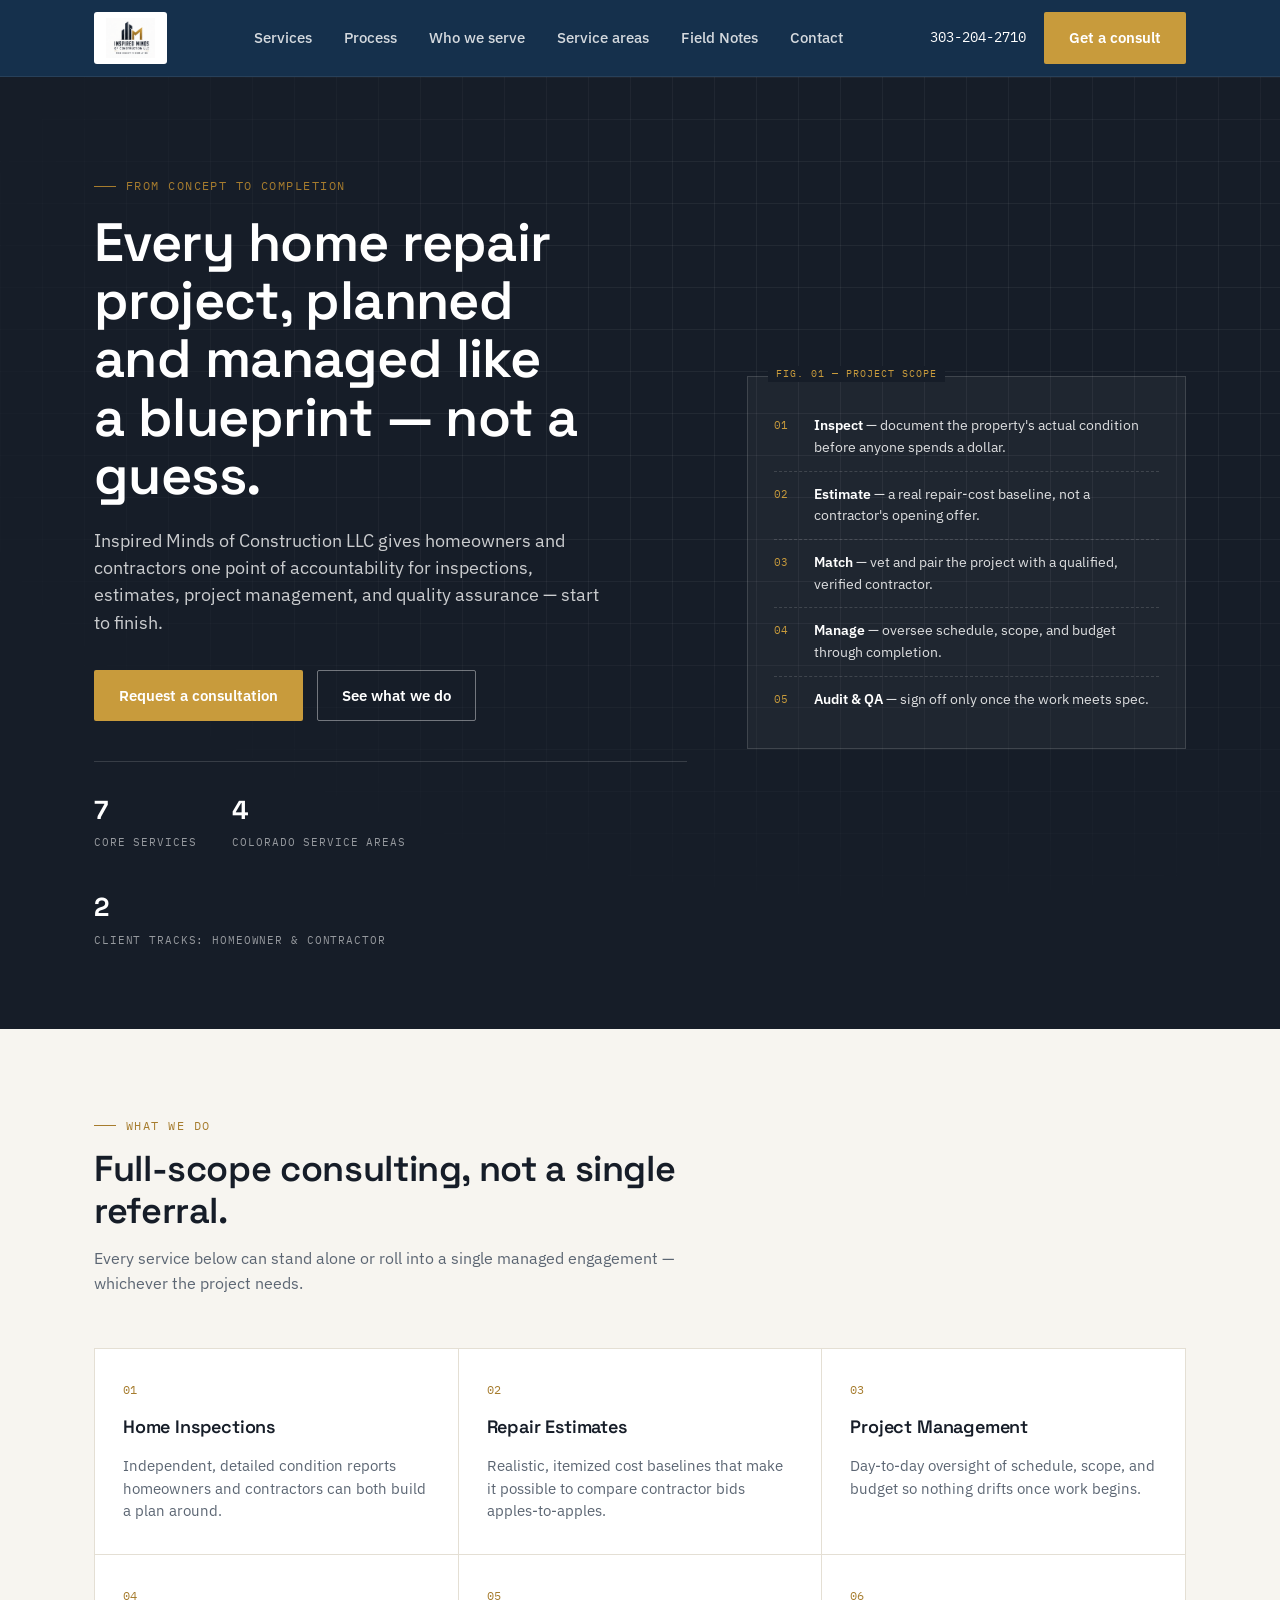
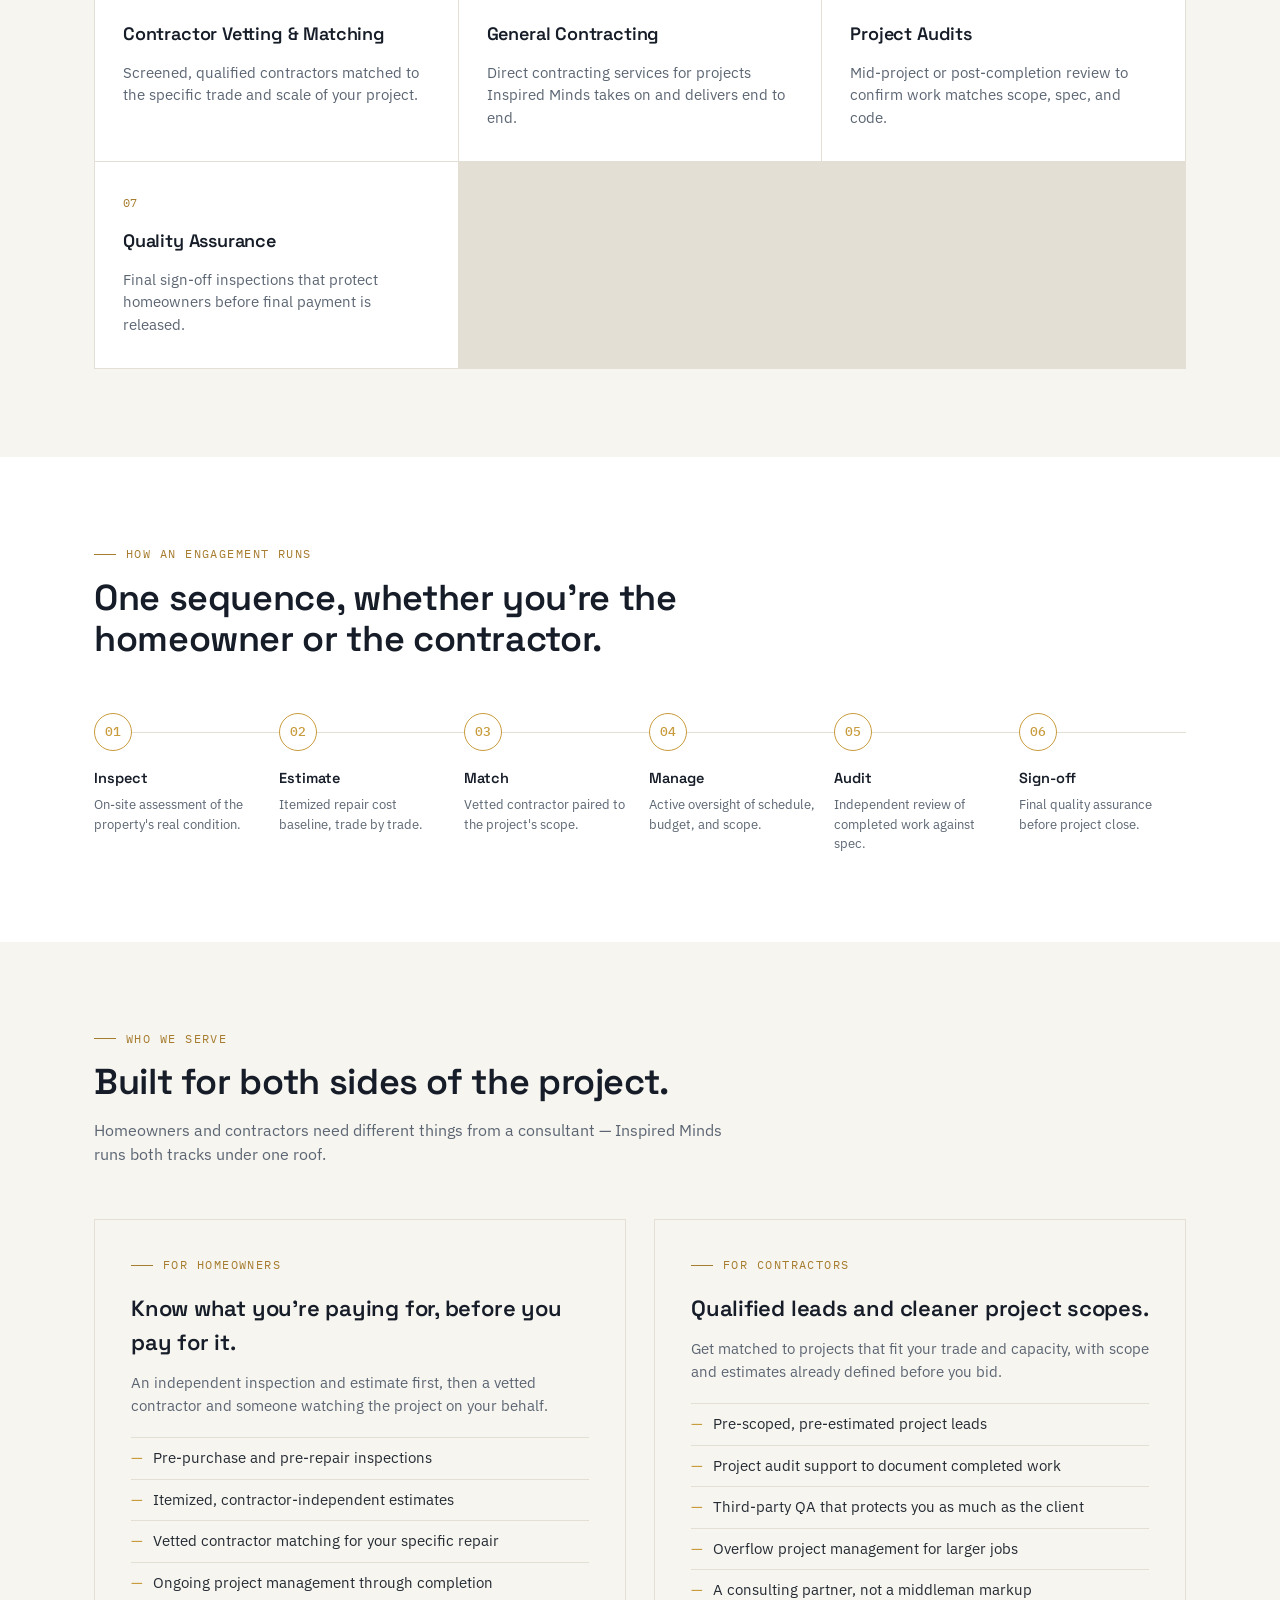
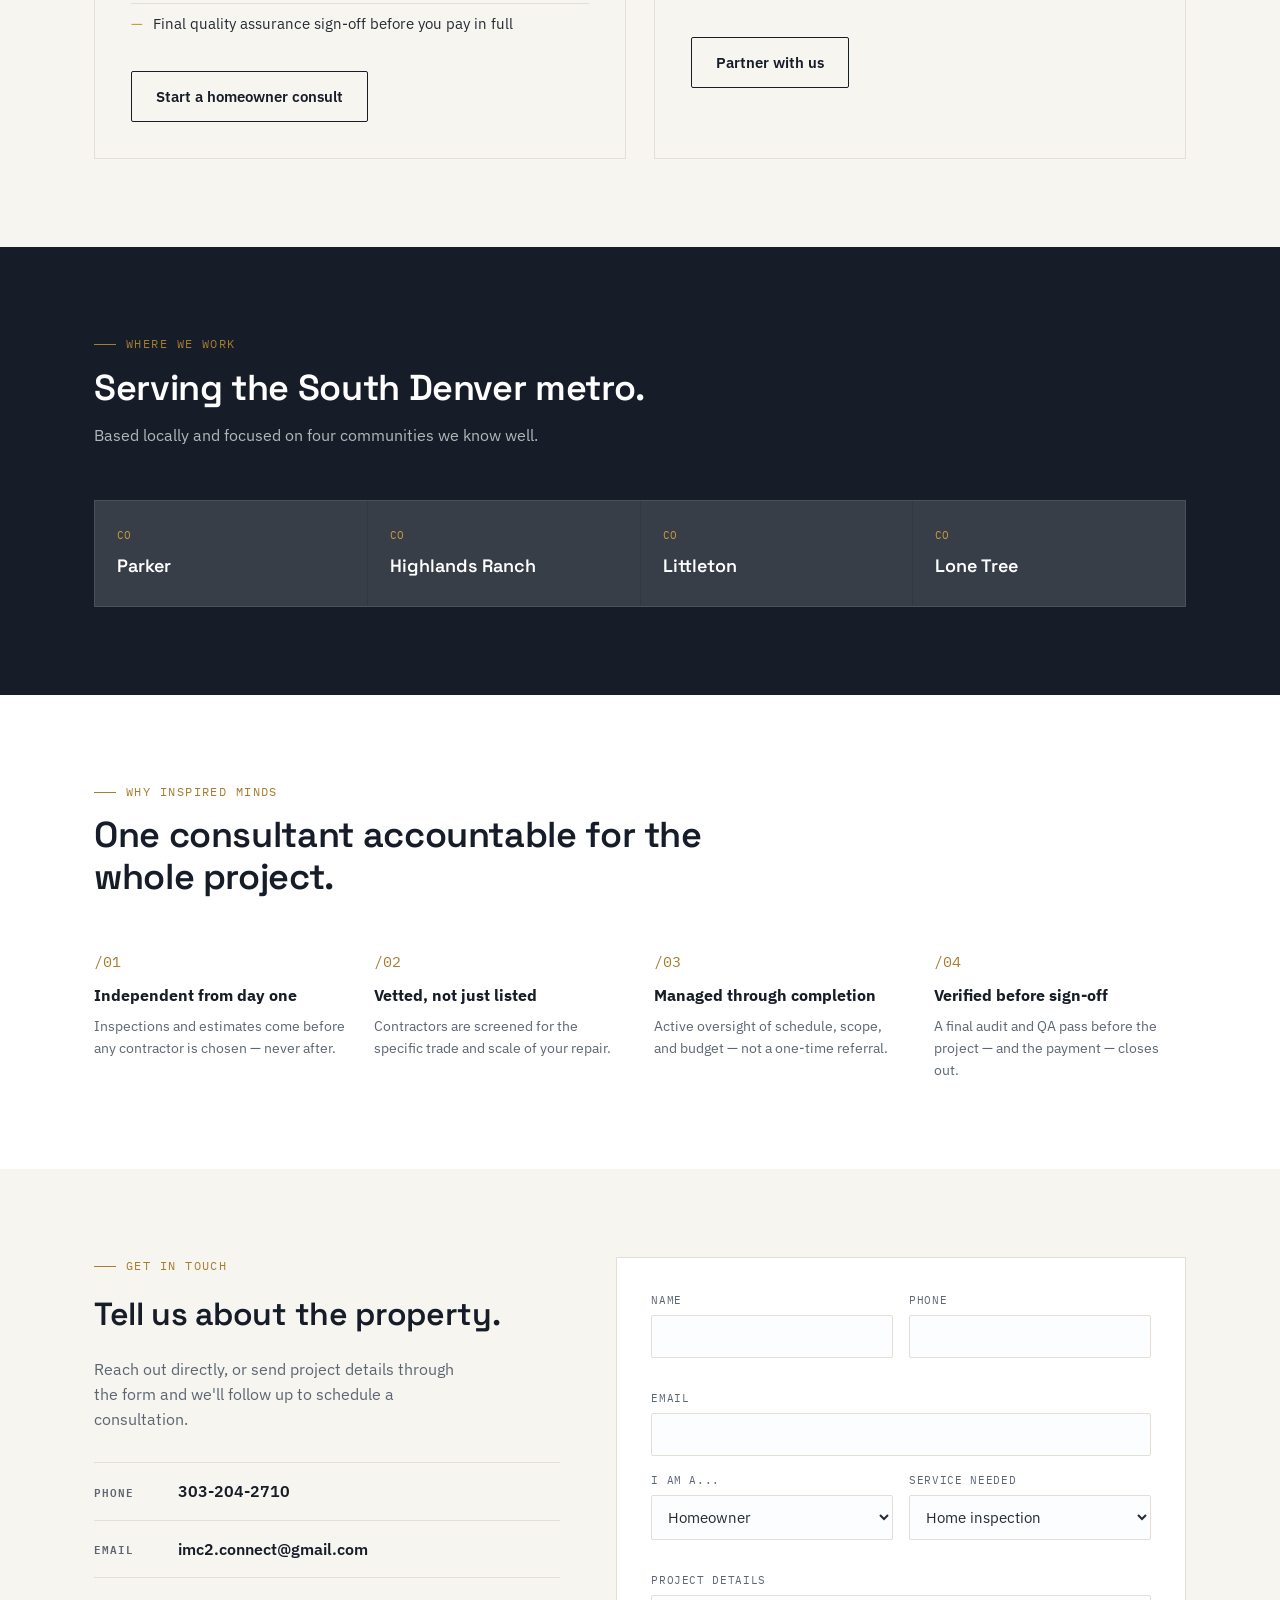
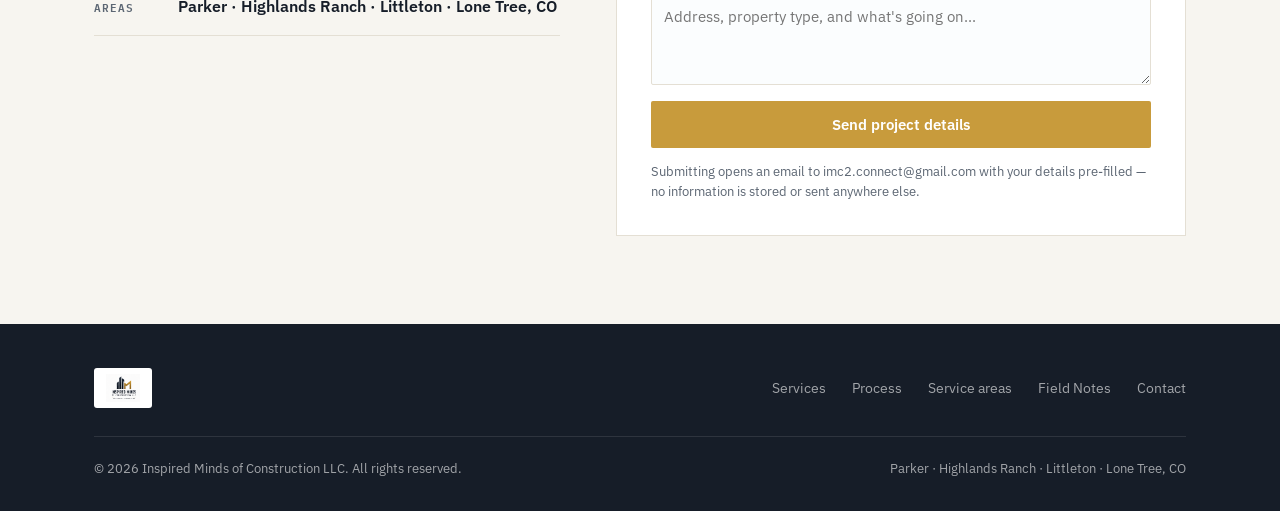
==== index.html @ 9b650dc7 "Initial commit: inspiredmindsconstruction.co site + Field Notes blog" ====
<!DOCTYPE html>
<html lang="en">
<head>
<meta charset="UTF-8">
<meta name="viewport" content="width=device-width, initial-scale=1.0">
<title>Inspired Minds of Construction LLC | Residential Repair Consulting — Parker, Highlands Ranch, Littleton, Lone Tree CO</title>
<meta name="description" content="Turnkey residential home repair consulting for homeowners and contractors. Inspections, estimates, project management, contractor matching, and quality assurance across Parker, Highlands Ranch, Littleton, and Lone Tree, CO.">
<link rel="icon" type="image/png" href="logo.png">
<link rel="apple-touch-icon" href="logo.png">
<link rel="canonical" href="https://inspiredmindsconstruction.co/">

<!-- Open Graph / social sharing -->
<meta property="og:type" content="website">
<meta property="og:url" content="https://inspiredmindsconstruction.co/">
<meta property="og:title" content="Inspired Minds of Construction LLC | Residential Repair Consulting">
<meta property="og:description" content="Turnkey home repair consulting for homeowners and contractors — inspections, estimates, project management, contractor matching, audits, and QA in Parker, Highlands Ranch, Littleton, and Lone Tree, CO.">
<meta property="og:image" content="https://inspiredmindsconstruction.co/logo.png">
<meta name="twitter:card" content="summary">
<meta name="twitter:title" content="Inspired Minds of Construction LLC">
<meta name="twitter:description" content="From concept to completion — residential repair consulting for homeowners and contractors.">
<meta name="twitter:image" content="https://inspiredmindsconstruction.co/logo.png">

<!-- Local business structured data -->
<script type="application/ld+json">
{
  "@context": "https://schema.org",
  "@type": "GeneralContractor",
  "name": "Inspired Minds of Construction LLC",
  "slogan": "From Concept to Completion",
  "url": "https://inspiredmindsconstruction.co/",
  "telephone": "+1-303-204-2710",
  "email": "imc2.connect@gmail.com",
  "image": "https://inspiredmindsconstruction.co/logo.png",
  "areaServed": [
    {"@type": "City", "name": "Parker, CO"},
    {"@type": "City", "name": "Highlands Ranch, CO"},
    {"@type": "City", "name": "Littleton, CO"},
    {"@type": "City", "name": "Lone Tree, CO"}
  ],
  "makesOffer": [
    {"@type": "Offer", "itemOffered": {"@type": "Service", "name": "Home Inspections"}},
    {"@type": "Offer", "itemOffered": {"@type": "Service", "name": "Repair Estimates"}},
    {"@type": "Offer", "itemOffered": {"@type": "Service", "name": "Project Management"}},
    {"@type": "Offer", "itemOffered": {"@type": "Service", "name": "Contractor Vetting & Matching"}},
    {"@type": "Offer", "itemOffered": {"@type": "Service", "name": "General Contracting"}},
    {"@type": "Offer", "itemOffered": {"@type": "Service", "name": "Project Audits"}},
    {"@type": "Offer", "itemOffered": {"@type": "Service", "name": "Quality Assurance"}}
  ]
}
</script>

<link rel="preconnect" href="https://fonts.googleapis.com">
<link href="https://fonts.googleapis.com/css2?family=Space+Grotesk:wght@400;500;600;700&family=IBM+Plex+Sans:wght@400;500;600&family=IBM+Plex+Mono:wght@400;500&display=swap" rel="stylesheet">
<style>
  :root{
    --navy:#161D28;
    --blue:#C89B3C;
    --pale:#F7F5F0;
    --white:#FFFFFF;
    --charcoal:#242B33;
    --slate:#5C6673;
    --copper:#C89B3C;
    --copper-dark:#A67C2E;
    --line:#E4DFD4;
    --radius:2px;
    --display: 'Space Grotesk', sans-serif;
    --body: 'IBM Plex Sans', sans-serif;
    --mono: 'IBM Plex Mono', monospace;
  }
  *{box-sizing:border-box; margin:0; padding:0;}
  html{scroll-behavior:smooth;}
  body{
    font-family:var(--body);
    color:var(--charcoal);
    background:var(--white);
    line-height:1.55;
    -webkit-font-smoothing:antialiased;
  }
  a{color:inherit; text-decoration:none;}
  img,svg{display:block; max-width:100%;}
  .wrap{max-width:1140px; margin:0 auto; padding:0 24px;}
  h1,h2,h3{font-family:var(--display); font-weight:600; letter-spacing:-0.01em; color:var(--navy);}
  .eyebrow{
    font-family:var(--mono);
    font-size:12px;
    letter-spacing:0.12em;
    text-transform:uppercase;
    color:var(--copper-dark);
    display:flex;
    align-items:center;
    gap:10px;
  }
  .eyebrow::before{
    content:"";
    width:22px; height:1px; background:var(--copper-dark);
    display:inline-block;
  }
  .btn{
    display:inline-flex; align-items:center; gap:8px;
    font-family:var(--body); font-weight:600; font-size:15px;
    padding:13px 24px; border-radius:var(--radius);
    border:1.5px solid transparent; cursor:pointer;
    transition:transform .15s ease, background .15s ease, border-color .15s ease;
  }
  .btn:hover{transform:translateY(-1px);}
  .btn-primary{background:var(--copper); color:var(--white);}
  .btn-primary:hover{background:var(--copper-dark);}
  .btn-outline{border-color:rgba(255,255,255,0.4); color:var(--white);}
  .btn-outline:hover{border-color:#fff; background:rgba(255,255,255,0.08);}
  .btn-outline-navy{border-color:var(--navy); color:var(--navy);}
  .btn-outline-navy:hover{background:var(--navy); color:#fff;}

  /* Header */
  header{
    position:sticky; top:0; z-index:50;
    background:rgba(14,42,71,0.97);
    backdrop-filter:blur(6px);
    border-bottom:1px solid rgba(255,255,255,0.08);
  }
  .nav{display:flex; align-items:center; justify-content:space-between; height:76px;}
  .brand{display:flex; align-items:center; gap:12px; color:#fff;}
  .brand-logo{
    height:52px; width:auto; background:#fff; padding:6px 12px;
    border-radius:3px; flex-shrink:0;
  }
  .brand-name{font-family:var(--display); font-weight:600; font-size:17px; line-height:1.2;}
  .brand-name span{display:block; font-family:var(--mono); font-weight:400; font-size:10px; letter-spacing:0.1em; color:rgba(255,255,255,0.55); text-transform:uppercase; margin-top:2px;}
  nav.links{display:flex; gap:32px; align-items:center;}
  nav.links a{color:rgba(255,255,255,0.82); font-size:14.5px; font-weight:500;}
  nav.links a:hover{color:#fff;}
  .nav-cta{display:flex; align-items:center; gap:18px;}
  .nav-phone{color:#fff; font-family:var(--mono); font-size:14px;}
  .menu-toggle{display:none; background:none; border:none; color:#fff; font-size:26px; cursor:pointer;}

  /* Hero */
  .hero{
    position:relative; overflow:hidden;
    background:var(--navy);
    color:#fff;
    padding:100px 0 80px;
  }
  .blueprint-grid{
    position:absolute; inset:0;
    background-image:
      linear-gradient(rgba(255,255,255,0.055) 1px, transparent 1px),
      linear-gradient(90deg, rgba(255,255,255,0.055) 1px, transparent 1px);
    background-size:42px 42px;
    mask-image:radial-gradient(ellipse 80% 60% at 70% 30%, black 40%, transparent 100%);
  }
  .hero-inner{position:relative; z-index:2; display:grid; grid-template-columns:1.15fr 0.85fr; gap:60px; align-items:center;}
  .hero h1{color:#fff; font-size:clamp(34px,4.4vw,54px); line-height:1.08; margin:18px 0 22px; max-width:14ch;}
  .hero p.lead{color:rgba(255,255,255,0.78); font-size:17.5px; max-width:46ch; margin-bottom:34px;}
  .hero-ctas{display:flex; gap:14px; flex-wrap:wrap; margin-bottom:40px;}
  .hero-stats{display:flex; gap:36px; padding-top:28px; border-top:1px solid rgba(255,255,255,0.14); flex-wrap:wrap;}
  .stat-num{font-family:var(--display); font-size:26px; font-weight:700; color:#fff;}
  .stat-label{font-family:var(--mono); font-size:11px; text-transform:uppercase; letter-spacing:0.08em; color:rgba(255,255,255,0.55); margin-top:4px;}

  /* Hero scope diagram */
  .scope-card{
    background:rgba(255,255,255,0.04);
    border:1px solid rgba(255,255,255,0.14);
    padding:26px;
    position:relative;
  }
  .scope-card::before{
    content:"FIG. 01 — PROJECT SCOPE";
    position:absolute; top:-11px; left:20px; background:var(--navy);
    padding:0 8px; font-family:var(--mono); font-size:10px; letter-spacing:0.1em; color:var(--copper);
  }
  .scope-row{display:flex; align-items:flex-start; gap:14px; padding:12px 0; border-bottom:1px dashed rgba(255,255,255,0.14);}
  .scope-row:last-child{border-bottom:none;}
  .scope-tick{font-family:var(--mono); font-size:11px; color:var(--copper); padding-top:2px; width:26px; flex-shrink:0;}
  .scope-text{font-size:14px; color:rgba(255,255,255,0.85);}
  .scope-text b{color:#fff; font-weight:600;}

  section{padding:88px 0;}
  .section-head{max-width:640px; margin-bottom:52px;}
  .section-head h2{font-size:clamp(26px,3vw,36px); margin-top:14px; line-height:1.15;}
  .section-head p{color:var(--slate); font-size:16px; margin-top:14px;}

  /* Services */
  .services{background:var(--pale);}
  .service-grid{display:grid; grid-template-columns:repeat(3,1fr); gap:1px; background:var(--line); border:1px solid var(--line);}
  .service-card{background:#fff; padding:32px 28px; display:flex; flex-direction:column; gap:14px;}
  .service-idx{font-family:var(--mono); font-size:12px; color:var(--copper-dark);}
  .service-card h3{font-size:18px; color:var(--navy);}
  .service-card p{font-size:14.5px; color:var(--slate);}

  /* Process */
  .process-track{position:relative; margin-top:20px;}
  .process-line{position:absolute; top:19px; left:0; right:0; height:1px; background:var(--line); z-index:0;}
  .process-steps{display:grid; grid-template-columns:repeat(6,1fr); gap:18px; position:relative; z-index:1;}
  .step-dot{
    width:38px; height:38px; border-radius:50%; background:#fff; border:1.5px solid var(--blue);
    display:flex; align-items:center; justify-content:center; font-family:var(--mono); font-size:13px; color:var(--blue); font-weight:500;
    margin-bottom:16px;
  }
  .step h4{font-size:14.5px; color:var(--navy); margin-bottom:6px; font-family:var(--display); font-weight:600;}
  .step p{font-size:13px; color:var(--slate); line-height:1.5;}

  /* Audiences */
  .audience-grid{display:grid; grid-template-columns:1fr 1fr; gap:28px;}
  .audience-card{
    border:1px solid var(--line); padding:36px; position:relative;
    transition:border-color .15s ease;
  }
  .audience-card:hover{border-color:var(--blue);}
  .audience-card .eyebrow{margin-bottom:16px;}
  .audience-card h3{font-size:22px; margin-bottom:12px;}
  .audience-card p{color:var(--slate); font-size:15px; margin-bottom:20px;}
  .audience-card ul{list-style:none; margin-bottom:26px;}
  .audience-card li{
    font-size:14.5px; color:var(--charcoal); padding:9px 0; border-top:1px solid var(--line);
    display:flex; gap:10px;
  }
  .audience-card li::before{content:"—"; color:var(--copper); flex-shrink:0;}

  /* Areas */
  .areas{background:var(--navy); color:#fff;}
  .areas .section-head h2{color:#fff;}
  .areas .section-head p{color:rgba(255,255,255,0.68);}
  .area-list{display:grid; grid-template-columns:repeat(4,1fr); gap:1px; background:rgba(255,255,255,0.12); border:1px solid rgba(255,255,255,0.12);}
  .area-item{background:rgba(255,255,255,0.03); padding:26px 22px;}
  .area-item .coord{font-family:var(--mono); font-size:11px; color:var(--copper); margin-bottom:8px; display:block;}
  .area-item h4{font-family:var(--display); font-size:18px; color:#fff; font-weight:600;}

  /* Trust */
  .trust-grid{display:grid; grid-template-columns:repeat(4,1fr); gap:28px;}
  .trust-item{text-align:left;}
  .trust-item .num{font-family:var(--display); font-size:15px; color:var(--copper-dark); margin-bottom:10px; font-family:var(--mono);}
  .trust-item h4{font-size:16px; color:var(--navy); margin-bottom:8px;}
  .trust-item p{font-size:14px; color:var(--slate);}

  /* Contact */
  .contact{background:var(--pale);}
  .contact-grid{display:grid; grid-template-columns:0.9fr 1.1fr; gap:56px;}
  .contact-info h2{font-size:clamp(24px,3vw,32px); margin:14px 0 18px;}
  .contact-info p{color:var(--slate); margin-bottom:30px; max-width:38ch;}
  .contact-line{display:flex; align-items:center; gap:14px; padding:16px 0; border-top:1px solid var(--line);}
  .contact-line:last-of-type{border-bottom:1px solid var(--line);}
  .contact-line .clabel{font-family:var(--mono); font-size:11px; text-transform:uppercase; letter-spacing:0.08em; color:var(--slate); width:70px; flex-shrink:0;}
  .contact-line a, .contact-line span{font-size:16px; color:var(--navy); font-weight:600;}
  .contact-line a:hover{color:var(--copper-dark);}

  form.lead-form{background:#fff; border:1px solid var(--line); padding:34px;}
  .form-row{display:grid; grid-template-columns:1fr 1fr; gap:16px; margin-bottom:16px;}
  .field{display:flex; flex-direction:column; gap:6px; margin-bottom:16px;}
  .field label{font-family:var(--mono); font-size:11px; text-transform:uppercase; letter-spacing:0.06em; color:var(--slate);}
  .field input, .field select, .field textarea{
    border:1px solid var(--line); padding:11px 12px; font-family:var(--body); font-size:14.5px; color:var(--charcoal);
    background:#fbfdfe; border-radius:var(--radius);
  }
  .field input:focus, .field select:focus, .field textarea:focus{outline:2px solid var(--blue); outline-offset:1px;}
  .field textarea{resize:vertical; min-height:90px;}
  .form-note{font-size:12.5px; color:var(--slate); margin-top:14px;}
  .form-success{display:none; background:#EFF7EF; border:1px solid #BFE0BF; color:#2C5E2C; padding:14px 16px; font-size:14px; margin-bottom:16px;}

  footer{background:var(--navy); color:rgba(255,255,255,0.6); padding:44px 0 32px;}
  .footer-inner{display:flex; justify-content:space-between; align-items:center; flex-wrap:wrap; gap:18px;}
  .footer-inner .brand-name{color:#fff;}
  .footer-links{display:flex; gap:26px; font-size:13.5px;}
  .footer-links a:hover{color:#fff;}
  .footer-bottom{margin-top:28px; padding-top:22px; border-top:1px solid rgba(255,255,255,0.1); font-size:12.5px; display:flex; justify-content:space-between; flex-wrap:wrap; gap:10px;}

  @media (max-width: 860px){
    nav.links, .nav-phone{display:none;}
    .menu-toggle{display:block;}
    .hero-inner{grid-template-columns:1fr;}
    .service-grid{grid-template-columns:1fr 1fr;}
    .process-steps{grid-template-columns:repeat(3,1fr); row-gap:32px;}
    .process-line{display:none;}
    .audience-grid{grid-template-columns:1fr;}
    .area-list{grid-template-columns:1fr 1fr;}
    .trust-grid{grid-template-columns:1fr 1fr; row-gap:28px;}
    .contact-grid{grid-template-columns:1fr;}
    .form-row{grid-template-columns:1fr;}
  }
  @media (max-width: 520px){
    .service-grid{grid-template-columns:1fr;}
    .area-list{grid-template-columns:1fr;}
    .trust-grid{grid-template-columns:1fr;}
    .hero{padding:80px 0 60px;}
    section{padding:64px 0;}
  }
  .mobile-cta-bar{display:none;}
  @media (max-width: 860px){
    .mobile-cta-bar{
      display:flex; position:fixed; bottom:0; left:0; right:0; z-index:60;
      background:var(--navy); border-top:1px solid rgba(255,255,255,0.14);
    }
    .mcta-btn{
      flex:1; text-align:center; padding:14px 8px; font-size:13.5px; font-weight:600;
      color:#fff; border-right:1px solid rgba(255,255,255,0.1);
    }
    .mcta-btn:last-child{border-right:none;}
    .mcta-quote{background:var(--copper); color:#fff;}
    body{padding-bottom:54px;}
  }
  @media (prefers-reduced-motion: reduce){
    html{scroll-behavior:auto;}
    .btn:hover{transform:none;}
  }
</style>
</head>
<body id="top">

<div class="mobile-cta-bar">
  <a href="tel:3032042710" class="mcta-btn mcta-call">📞 Call</a>
  <a href="mailto:imc2.connect@gmail.com" class="mcta-btn mcta-email">✉️ Email</a>
  <a href="#contact" class="mcta-btn mcta-quote">Get a Quote</a>
</div>

<header>
  <div class="wrap nav">
    <a href="#top" class="brand">
      <img src="logo.png" alt="Inspired Minds of Construction LLC logo" class="brand-logo">
    </a>
    <nav class="links">
      <a href="#services">Services</a>
      <a href="#process">Process</a>
      <a href="#audiences">Who we serve</a>
      <a href="#areas">Service areas</a>
      <a href="blog/index.html">Field Notes</a>
      <a href="#contact">Contact</a>
    </nav>
    <div class="nav-cta">
      <a class="nav-phone" href="tel:3032042710">303-204-2710</a>
      <a class="btn btn-primary" href="#contact">Get a consult</a>
    </div>
    <button class="menu-toggle" aria-label="Menu">☰</button>
  </div>
</header>

<section class="hero">
  <div class="blueprint-grid"></div>
  <div class="wrap hero-inner">
    <div>
      <span class="eyebrow">From concept to completion</span>
      <h1>Every home repair project, planned and managed like a blueprint — not a guess.</h1>
      <p class="lead">Inspired Minds of Construction LLC gives homeowners and contractors one point of accountability for inspections, estimates, project management, and quality assurance — start to finish.</p>
      <div class="hero-ctas">
        <a href="#contact" class="btn btn-primary">Request a consultation</a>
        <a href="#services" class="btn btn-outline">See what we do</a>
      </div>
      <div class="hero-stats">
        <div>
          <div class="stat-num">7</div>
          <div class="stat-label">Core services</div>
        </div>
        <div>
          <div class="stat-num">4</div>
          <div class="stat-label">Colorado service areas</div>
        </div>
        <div>
          <div class="stat-num">2</div>
          <div class="stat-label">Client tracks: homeowner &amp; contractor</div>
        </div>
      </div>
    </div>
    <div class="scope-card">
      <div class="scope-row">
        <div class="scope-tick">01</div>
        <div class="scope-text"><b>Inspect</b> — document the property's actual condition before anyone spends a dollar.</div>
      </div>
      <div class="scope-row">
        <div class="scope-tick">02</div>
        <div class="scope-text"><b>Estimate</b> — a real repair-cost baseline, not a contractor's opening offer.</div>
      </div>
      <div class="scope-row">
        <div class="scope-tick">03</div>
        <div class="scope-text"><b>Match</b> — vet and pair the project with a qualified, verified contractor.</div>
      </div>
      <div class="scope-row">
        <div class="scope-tick">04</div>
        <div class="scope-text"><b>Manage</b> — oversee schedule, scope, and budget through completion.</div>
      </div>
      <div class="scope-row">
        <div class="scope-tick">05</div>
        <div class="scope-text"><b>Audit &amp; QA</b> — sign off only once the work meets spec.</div>
      </div>
    </div>
  </div>
</section>

<section class="services" id="services">
  <div class="wrap">
    <div class="section-head">
      <span class="eyebrow">What we do</span>
      <h2>Full-scope consulting, not a single referral.</h2>
      <p>Every service below can stand alone or roll into a single managed engagement — whichever the project needs.</p>
    </div>
    <div class="service-grid">
      <div class="service-card">
        <span class="service-idx">01</span>
        <h3>Home Inspections</h3>
        <p>Independent, detailed condition reports homeowners and contractors can both build a plan around.</p>
      </div>
      <div class="service-card">
        <span class="service-idx">02</span>
        <h3>Repair Estimates</h3>
        <p>Realistic, itemized cost baselines that make it possible to compare contractor bids apples-to-apples.</p>
      </div>
      <div class="service-card">
        <span class="service-idx">03</span>
        <h3>Project Management</h3>
        <p>Day-to-day oversight of schedule, scope, and budget so nothing drifts once work begins.</p>
      </div>
      <div class="service-card">
        <span class="service-idx">04</span>
        <h3>Contractor Vetting &amp; Matching</h3>
        <p>Screened, qualified contractors matched to the specific trade and scale of your project.</p>
      </div>
      <div class="service-card">
        <span class="service-idx">05</span>
        <h3>General Contracting</h3>
        <p>Direct contracting services for projects Inspired Minds takes on and delivers end to end.</p>
      </div>
      <div class="service-card">
        <span class="service-idx">06</span>
        <h3>Project Audits</h3>
        <p>Mid-project or post-completion review to confirm work matches scope, spec, and code.</p>
      </div>
      <div class="service-card">
        <span class="service-idx">07</span>
        <h3>Quality Assurance</h3>
        <p>Final sign-off inspections that protect homeowners before final payment is released.</p>
      </div>
    </div>
  </div>
</section>

<section id="process">
  <div class="wrap">
    <div class="section-head">
      <span class="eyebrow">How an engagement runs</span>
      <h2>One sequence, whether you're the homeowner or the contractor.</h2>
    </div>
    <div class="process-track">
      <div class="process-line"></div>
      <div class="process-steps">
        <div class="step">
          <div class="step-dot">01</div>
          <h4>Inspect</h4>
          <p>On-site assessment of the property's real condition.</p>
        </div>
        <div class="step">
          <div class="step-dot">02</div>
          <h4>Estimate</h4>
          <p>Itemized repair cost baseline, trade by trade.</p>
        </div>
        <div class="step">
          <div class="step-dot">03</div>
          <h4>Match</h4>
          <p>Vetted contractor paired to the project's scope.</p>
        </div>
        <div class="step">
          <div class="step-dot">04</div>
          <h4>Manage</h4>
          <p>Active oversight of schedule, budget, and scope.</p>
        </div>
        <div class="step">
          <div class="step-dot">05</div>
          <h4>Audit</h4>
          <p>Independent review of completed work against spec.</p>
        </div>
        <div class="step">
          <div class="step-dot">06</div>
          <h4>Sign-off</h4>
          <p>Final quality assurance before project close.</p>
        </div>
      </div>
    </div>
  </div>
</section>

<section class="services" id="audiences">
  <div class="wrap">
    <div class="section-head">
      <span class="eyebrow">Who we serve</span>
      <h2>Built for both sides of the project.</h2>
      <p>Homeowners and contractors need different things from a consultant — Inspired Minds runs both tracks under one roof.</p>
    </div>
    <div class="audience-grid">
      <div class="audience-card">
        <span class="eyebrow">For homeowners</span>
        <h3>Know what you're paying for, before you pay for it.</h3>
        <p>An independent inspection and estimate first, then a vetted contractor and someone watching the project on your behalf.</p>
        <ul>
          <li>Pre-purchase and pre-repair inspections</li>
          <li>Itemized, contractor-independent estimates</li>
          <li>Vetted contractor matching for your specific repair</li>
          <li>Ongoing project management through completion</li>
          <li>Final quality assurance sign-off before you pay in full</li>
        </ul>
        <a href="#contact" class="btn btn-outline-navy">Start a homeowner consult</a>
      </div>
      <div class="audience-card">
        <span class="eyebrow">For contractors</span>
        <h3>Qualified leads and cleaner project scopes.</h3>
        <p>Get matched to projects that fit your trade and capacity, with scope and estimates already defined before you bid.</p>
        <ul>
          <li>Pre-scoped, pre-estimated project leads</li>
          <li>Project audit support to document completed work</li>
          <li>Third-party QA that protects you as much as the client</li>
          <li>Overflow project management for larger jobs</li>
          <li>A consulting partner, not a middleman markup</li>
        </ul>
        <a href="#contact" class="btn btn-outline-navy">Partner with us</a>
      </div>
    </div>
  </div>
</section>

<section class="areas" id="areas">
  <div class="wrap">
    <div class="section-head">
      <span class="eyebrow">Where we work</span>
      <h2>Serving the South Denver metro.</h2>
      <p>Based locally and focused on four communities we know well.</p>
    </div>
    <div class="area-list">
      <div class="area-item"><span class="coord">CO</span><h4>Parker</h4></div>
      <div class="area-item"><span class="coord">CO</span><h4>Highlands Ranch</h4></div>
      <div class="area-item"><span class="coord">CO</span><h4>Littleton</h4></div>
      <div class="area-item"><span class="coord">CO</span><h4>Lone Tree</h4></div>
    </div>
  </div>
</section>

<section>
  <div class="wrap">
    <div class="section-head">
      <span class="eyebrow">Why Inspired Minds</span>
      <h2>One consultant accountable for the whole project.</h2>
    </div>
    <div class="trust-grid">
      <div class="trust-item">
        <div class="num">/01</div>
        <h4>Independent from day one</h4>
        <p>Inspections and estimates come before any contractor is chosen — never after.</p>
      </div>
      <div class="trust-item">
        <div class="num">/02</div>
        <h4>Vetted, not just listed</h4>
        <p>Contractors are screened for the specific trade and scale of your repair.</p>
      </div>
      <div class="trust-item">
        <div class="num">/03</div>
        <h4>Managed through completion</h4>
        <p>Active oversight of schedule, scope, and budget — not a one-time referral.</p>
      </div>
      <div class="trust-item">
        <div class="num">/04</div>
        <h4>Verified before sign-off</h4>
        <p>A final audit and QA pass before the project — and the payment — closes out.</p>
      </div>
    </div>
  </div>
</section>

<section class="contact" id="contact">
  <div class="wrap contact-grid">
    <div class="contact-info">
      <span class="eyebrow">Get in touch</span>
      <h2>Tell us about the property.</h2>
      <p>Reach out directly, or send project details through the form and we'll follow up to schedule a consultation.</p>
      <div class="contact-line">
        <span class="clabel">Phone</span>
        <a href="tel:3032042710">303-204-2710</a>
      </div>
      <div class="contact-line">
        <span class="clabel">Email</span>
        <a href="mailto:imc2.connect@gmail.com">imc2.connect@gmail.com</a>
      </div>
      <div class="contact-line">
        <span class="clabel">Areas</span>
        <span>Parker · Highlands Ranch · Littleton · Lone Tree, CO</span>
      </div>
    </div>

    <form class="lead-form" id="leadForm">
      <div class="form-success" id="formSuccess">Thanks — your default email app should have opened with these details pre-filled. Send it and we'll follow up shortly.</div>
      <div class="form-row">
        <div class="field">
          <label for="fname">Name</label>
          <input type="text" id="fname" required>
        </div>
        <div class="field">
          <label for="fphone">Phone</label>
          <input type="tel" id="fphone">
        </div>
      </div>
      <div class="field">
        <label for="femail">Email</label>
        <input type="email" id="femail" required>
      </div>
      <div class="form-row">
        <div class="field">
          <label for="frole">I am a...</label>
          <select id="frole">
            <option>Homeowner</option>
            <option>Contractor</option>
            <option>Other</option>
          </select>
        </div>
        <div class="field">
          <label for="fservice">Service needed</label>
          <select id="fservice">
            <option>Home inspection</option>
            <option>Repair estimate</option>
            <option>Project management</option>
            <option>Contractor matching</option>
            <option>General contracting</option>
            <option>Project audit</option>
            <option>Quality assurance</option>
          </select>
        </div>
      </div>
      <div class="field">
        <label for="fmsg">Project details</label>
        <textarea id="fmsg" placeholder="Address, property type, and what's going on..."></textarea>
      </div>
      <button type="submit" class="btn btn-primary" style="width:100%; justify-content:center;">Send project details</button>
      <p class="form-note">Submitting opens an email to imc2.connect@gmail.com with your details pre-filled — no information is stored or sent anywhere else.</p>
    </form>
  </div>
</section>

<footer>
  <div class="wrap">
    <div class="footer-inner">
      <a href="#top" class="brand">
        <img src="logo.png" alt="Inspired Minds of Construction LLC logo" class="brand-logo" style="height:40px;">
      </a>
      <div class="footer-links">
        <a href="#services">Services</a>
        <a href="#process">Process</a>
        <a href="#areas">Service areas</a>
        <a href="blog/index.html">Field Notes</a>
        <a href="#contact">Contact</a>
      </div>
    </div>
    <div class="footer-bottom">
      <span>© <span id="year"></span> Inspired Minds of Construction LLC. All rights reserved.</span>
      <span>Parker · Highlands Ranch · Littleton · Lone Tree, CO</span>
    </div>
  </div>
</footer>

<script>
  document.getElementById('year').textContent = new Date().getFullYear();

  document.getElementById('leadForm').addEventListener('submit', function(e){
    e.preventDefault();
    const name = document.getElementById('fname').value;
    const phone = document.getElementById('fphone').value;
    const email = document.getElementById('femail').value;
    const role = document.getElementById('frole').value;
    const service = document.getElementById('fservice').value;
    const msg = document.getElementById('fmsg').value;

    const subject = encodeURIComponent(`New project inquiry — ${role}: ${service}`);
    const body = encodeURIComponent(
      `Name: ${name}\nPhone: ${phone}\nEmail: ${email}\nI am a: ${role}\nService needed: ${service}\n\nProject details:\n${msg}`
    );
    window.location.href = `mailto:imc2.connect@gmail.com?subject=${subject}&body=${body}`;

    const success = document.getElementById('formSuccess');
    success.style.display = 'block';
  });

  // Mobile menu toggle (simple show/hide of nav links)
  const toggle = document.querySelector('.menu-toggle');
  const links = document.querySelector('nav.links');
  toggle.addEventListener('click', function(){
    const isOpen = links.style.display === 'flex';
    links.style.display = isOpen ? 'none' : 'flex';
    links.style.flexDirection = 'column';
    links.style.position = 'absolute';
    links.style.top = '76px';
    links.style.left = '0';
    links.style.right = '0';
    links.style.background = 'var(--navy)';
    links.style.padding = '20px 24px';
    links.style.gap = '18px';
  });
</script>

</body>
</html>
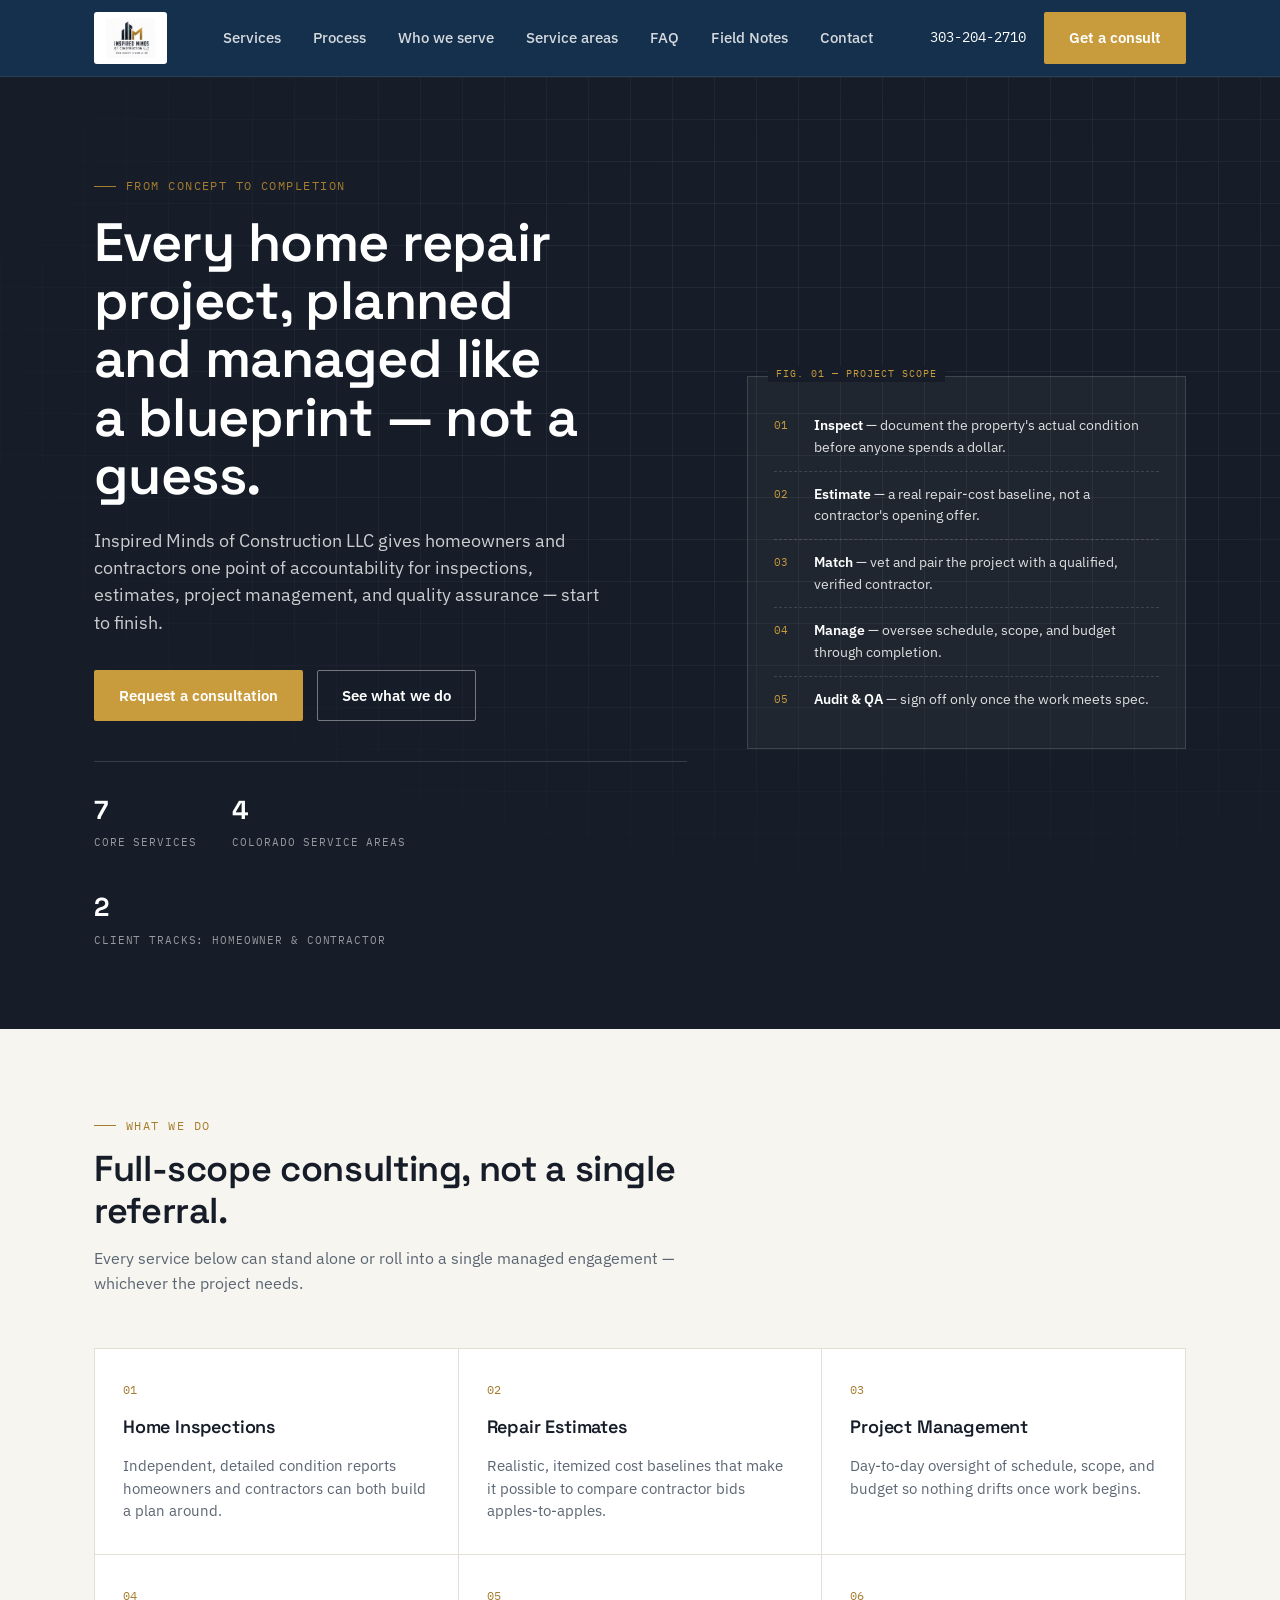
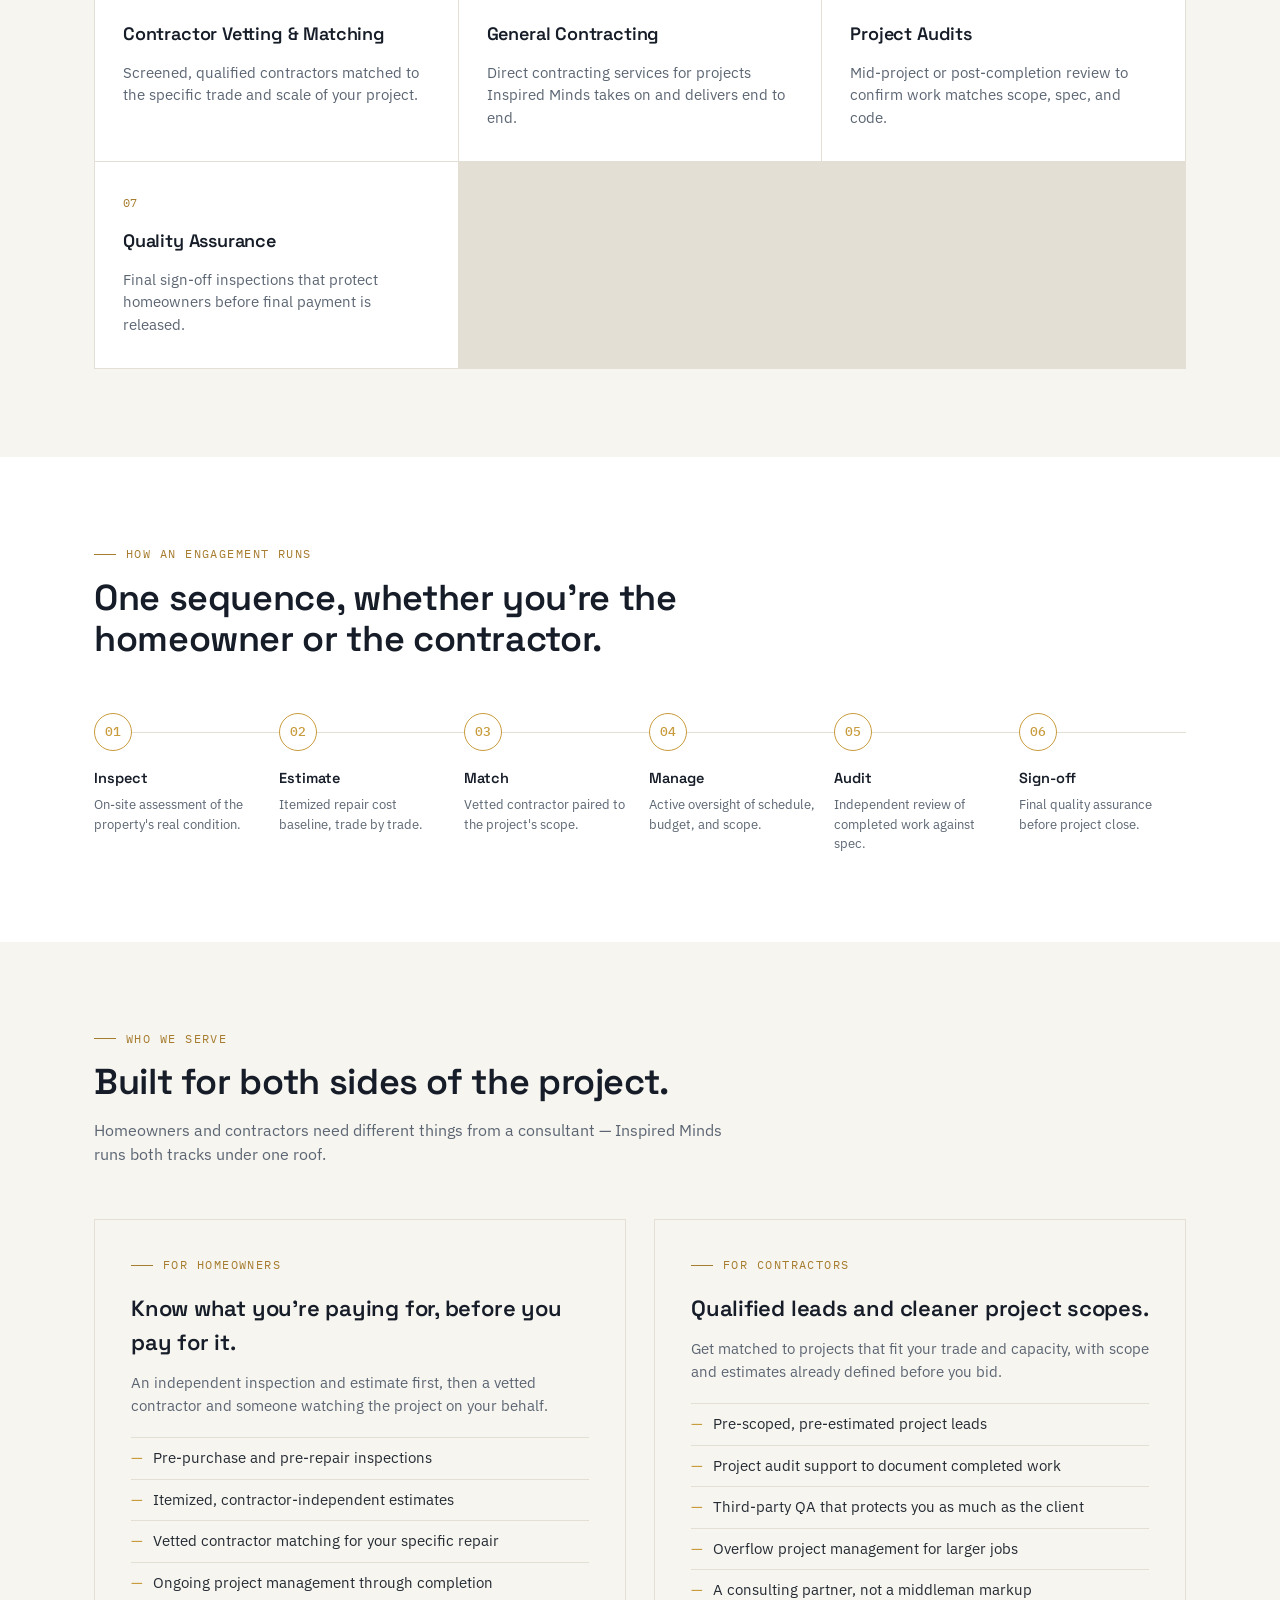
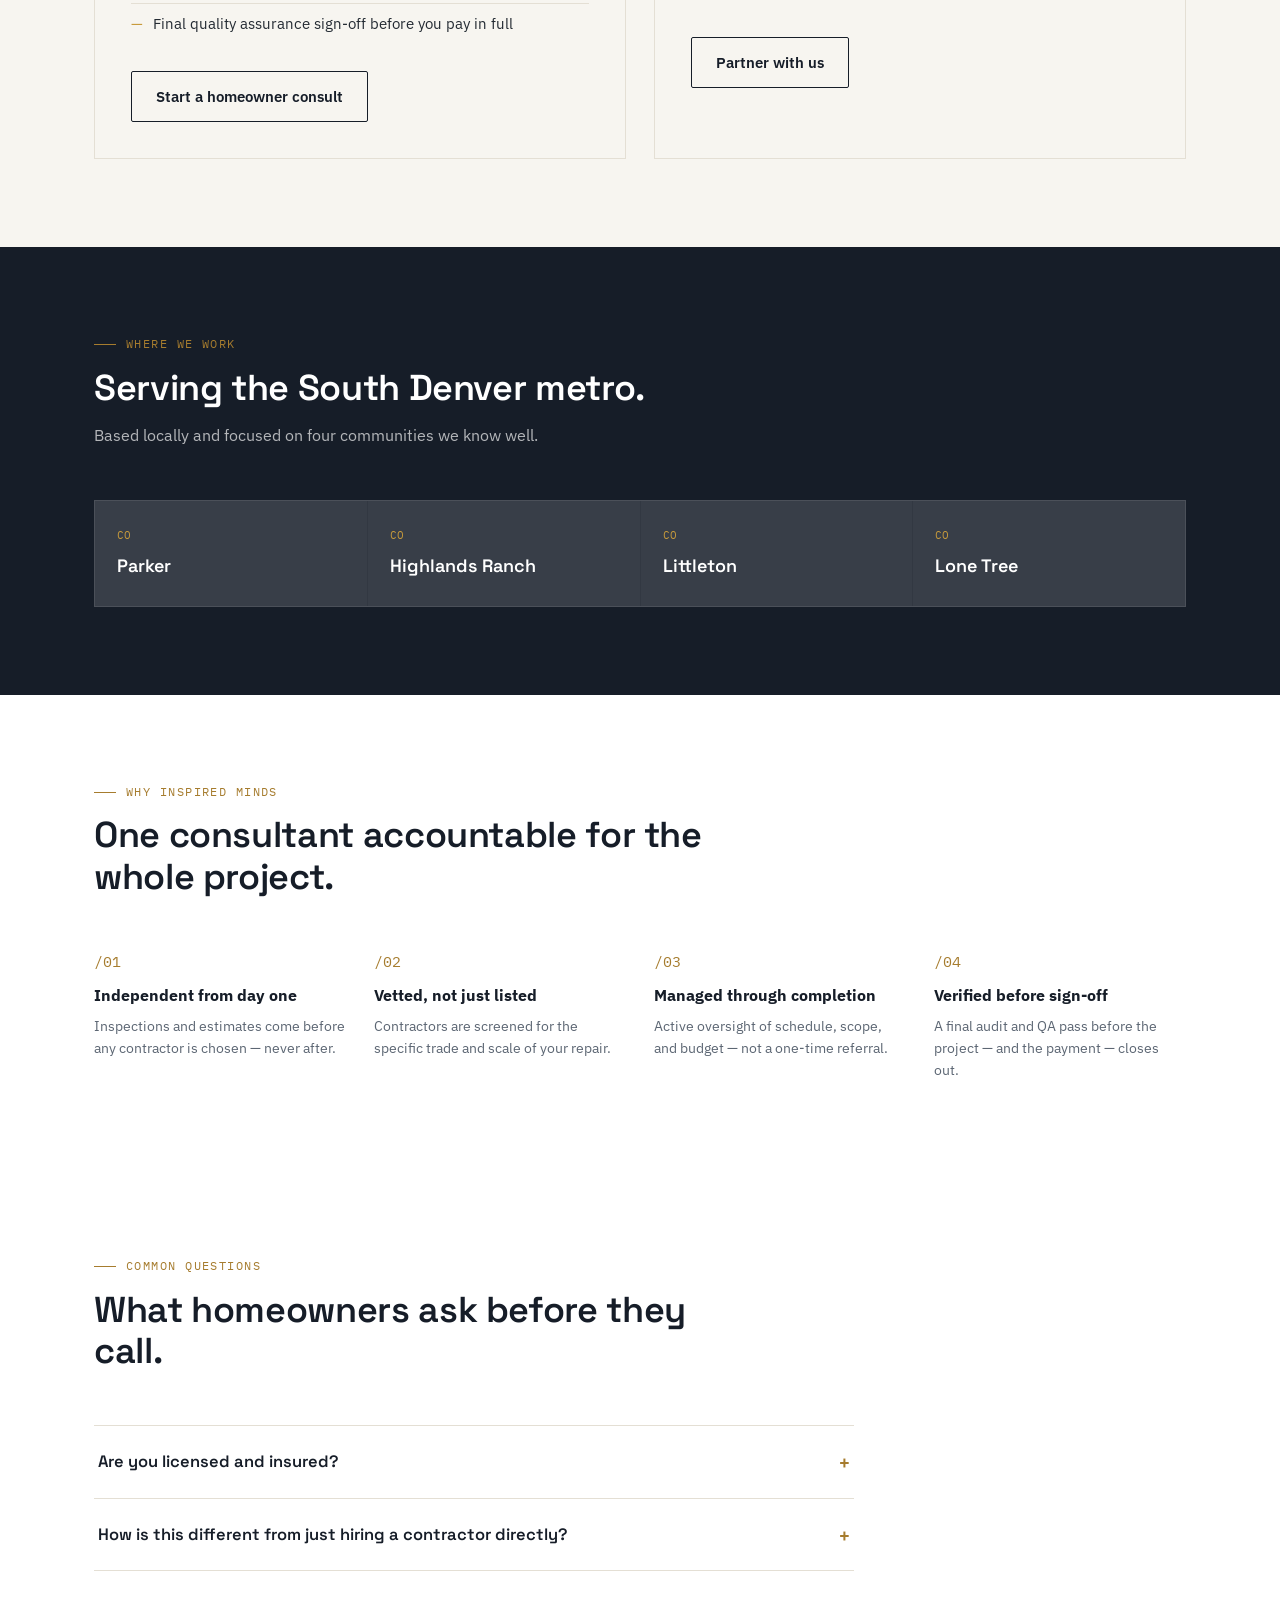
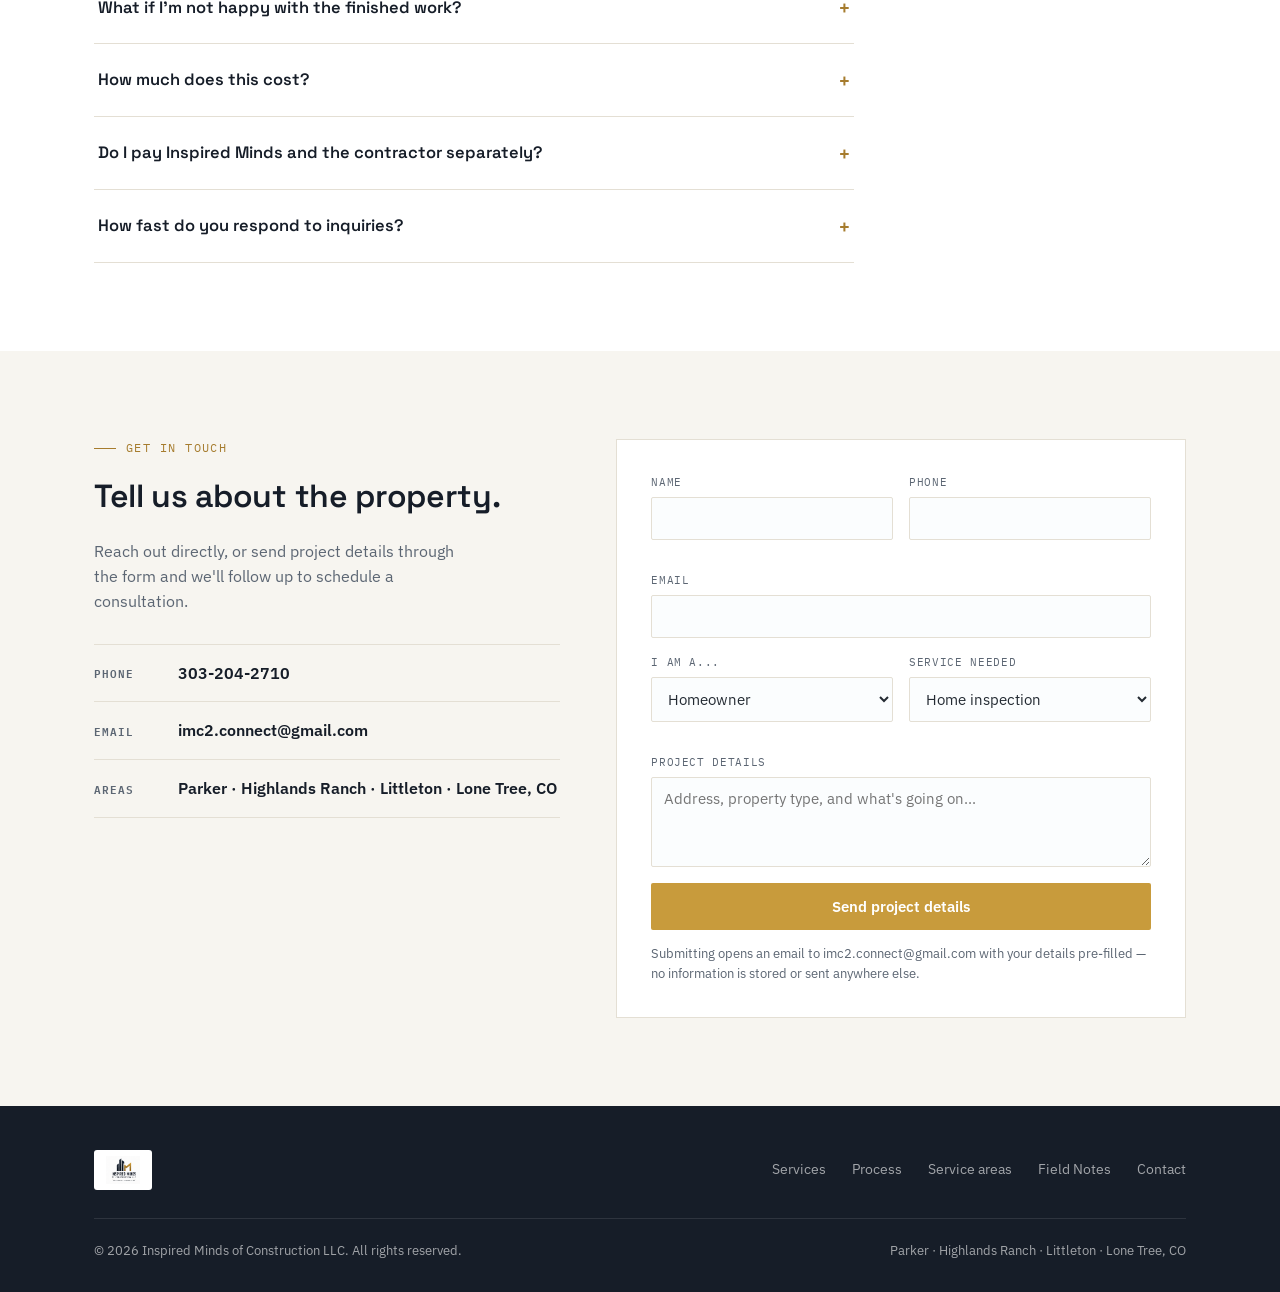
==== commit 6a496169: "Add FAQ section (with FAQPage schema) and FAQ nav links for trust/professionalism" ====
--- a/index.html
+++ b/index.html
@@ -49,6 +49,64 @@
 }
 </script>
 
+<!-- FAQ structured data -->
+<script type="application/ld+json">
+{
+  "@context": "https://schema.org",
+  "@type": "FAQPage",
+  "mainEntity": [
+    {
+      "@type": "Question",
+      "name": "Are you licensed and insured?",
+      "acceptedAnswer": {
+        "@type": "Answer",
+        "text": "We carry general liability insurance, and we're glad to share full license and insurance details directly once we've discussed your project. We handle that one-on-one rather than posting it publicly."
+      }
+    },
+    {
+      "@type": "Question",
+      "name": "How is this different from just hiring a contractor directly?",
+      "acceptedAnswer": {
+        "@type": "Answer",
+        "text": "The inspection and estimate come first, independently, before any contractor is chosen — so you're working from a real baseline instead of a single contractor's opening bid. We're not paid by the contractor, so there's no incentive to inflate scope."
+      }
+    },
+    {
+      "@type": "Question",
+      "name": "What if I'm not happy with the finished work?",
+      "acceptedAnswer": {
+        "@type": "Answer",
+        "text": "Every engagement ends with an independent audit and quality assurance sign-off before the project — and final payment — closes out. Work gets checked against the original scope and spec, not just eyeballed."
+      }
+    },
+    {
+      "@type": "Question",
+      "name": "How much does this cost?",
+      "acceptedAnswer": {
+        "@type": "Answer",
+        "text": "Every project is scoped individually based on the property and the work involved. You'll get a clear, itemized estimate before anything begins — no obligation to move forward after the initial inspection."
+      }
+    },
+    {
+      "@type": "Question",
+      "name": "Do I pay Inspired Minds and the contractor separately?",
+      "acceptedAnswer": {
+        "@type": "Answer",
+        "text": "It depends on the service. For consulting work — inspections, estimates, project management, or audits — you pay Inspired Minds directly. For general contracting projects Inspired Minds takes on and delivers end to end, it's a single contract."
+      }
+    },
+    {
+      "@type": "Question",
+      "name": "How fast do you respond to inquiries?",
+      "acceptedAnswer": {
+        "@type": "Answer",
+        "text": "Reach out by phone, email, or the form on this site — we follow up to schedule a consultation as quickly as the project allows."
+      }
+    }
+  ]
+}
+</script>
+
 <link rel="preconnect" href="https://fonts.googleapis.com">
 <link href="https://fonts.googleapis.com/css2?family=Space+Grotesk:wght@400;500;600;700&family=IBM+Plex+Sans:wght@400;500;600&family=IBM+Plex+Mono:wght@400;500&display=swap" rel="stylesheet">
 <style>
@@ -255,10 +313,35 @@
   .form-note{font-size:12.5px; color:var(--slate); margin-top:14px;}
   .form-success{display:none; background:#EFF7EF; border:1px solid #BFE0BF; color:#2C5E2C; padding:14px 16px; font-size:14px; margin-bottom:16px;}
 
+  /* FAQ */
+  .faq{background:#fff;}
+  .faq-list{max-width:760px;}
+  .faq-item{border-top:1px solid var(--line);}
+  .faq-item:last-child{border-bottom:1px solid var(--line);}
+  .faq-item summary{
+    list-style:none; cursor:pointer; padding:22px 4px; display:flex; justify-content:space-between; align-items:center; gap:20px;
+    font-family:var(--display); font-weight:600; font-size:16.5px; color:var(--navy);
+  }
+  .faq-item summary::-webkit-details-marker{display:none;}
+  .faq-item summary .faq-toggle{
+    font-family:var(--mono); font-size:18px; color:var(--copper-dark); flex-shrink:0; transition:transform .15s ease;
+  }
+  .faq-item[open] summary .faq-toggle{transform:rotate(45deg);}
+  .faq-item .faq-a{padding:0 4px 24px; max-width:64ch; color:var(--slate); font-size:15px; line-height:1.6;}
+
+  /* Social row */
+  .social-row{display:flex; gap:14px; align-items:center;}
+  .social-row a{
+    width:34px; height:34px; border-radius:50%; display:flex; align-items:center; justify-content:center;
+    border:1px solid rgba(255,255,255,0.25); color:rgba(255,255,255,0.85);
+  }
+  .social-row a:hover{border-color:#fff; color:#fff;}
+  .social-row svg{width:16px; height:16px; fill:currentColor;}
+
   footer{background:var(--navy); color:rgba(255,255,255,0.6); padding:44px 0 32px;}
   .footer-inner{display:flex; justify-content:space-between; align-items:center; flex-wrap:wrap; gap:18px;}
   .footer-inner .brand-name{color:#fff;}
-  .footer-links{display:flex; gap:26px; font-size:13.5px;}
+  .footer-links{display:flex; gap:26px; align-items:center; font-size:13.5px;}
   .footer-links a:hover{color:#fff;}
   .footer-bottom{margin-top:28px; padding-top:22px; border-top:1px solid rgba(255,255,255,0.1); font-size:12.5px; display:flex; justify-content:space-between; flex-wrap:wrap; gap:10px;}
 
@@ -274,6 +357,9 @@
     .trust-grid{grid-template-columns:1fr 1fr; row-gap:28px;}
     .contact-grid{grid-template-columns:1fr;}
     .form-row{grid-template-columns:1fr;}
+  }
+  @media (max-width: 560px){
+    .faq-item summary{font-size:15px;}
   }
   @media (max-width: 520px){
     .service-grid{grid-template-columns:1fr;}
@@ -320,6 +406,7 @@
       <a href="#process">Process</a>
       <a href="#audiences">Who we serve</a>
       <a href="#areas">Service areas</a>
+      <a href="#faq">FAQ</a>
       <a href="blog/index.html">Field Notes</a>
       <a href="#contact">Contact</a>
     </nav>
@@ -554,6 +641,41 @@
         <h4>Verified before sign-off</h4>
         <p>A final audit and QA pass before the project — and the payment — closes out.</p>
       </div>
+    </div>
+  </div>
+</section>
+
+<section class="faq" id="faq">
+  <div class="wrap">
+    <div class="section-head">
+      <span class="eyebrow">Common questions</span>
+      <h2>What homeowners ask before they call.</h2>
+    </div>
+    <div class="faq-list">
+      <details class="faq-item">
+        <summary>Are you licensed and insured?<span class="faq-toggle">+</span></summary>
+        <div class="faq-a">We carry general liability insurance, and we're glad to share full license and insurance details directly once we've discussed your project. We handle that one-on-one rather than posting it publicly.</div>
+      </details>
+      <details class="faq-item">
+        <summary>How is this different from just hiring a contractor directly?<span class="faq-toggle">+</span></summary>
+        <div class="faq-a">The inspection and estimate come first, independently, before any contractor is chosen — so you're working from a real baseline instead of a single contractor's opening bid. We're not paid by the contractor, so there's no incentive to inflate scope.</div>
+      </details>
+      <details class="faq-item">
+        <summary>What if I'm not happy with the finished work?<span class="faq-toggle">+</span></summary>
+        <div class="faq-a">Every engagement ends with an independent audit and quality assurance sign-off before the project — and final payment — closes out. Work gets checked against the original scope and spec, not just eyeballed.</div>
+      </details>
+      <details class="faq-item">
+        <summary>How much does this cost?<span class="faq-toggle">+</span></summary>
+        <div class="faq-a">Every project is scoped individually based on the property and the work involved. You'll get a clear, itemized estimate before anything begins — no obligation to move forward after the initial inspection.</div>
+      </details>
+      <details class="faq-item">
+        <summary>Do I pay Inspired Minds and the contractor separately?<span class="faq-toggle">+</span></summary>
+        <div class="faq-a">It depends on the service. For consulting work — inspections, estimates, project management, or audits — you pay Inspired Minds directly. For general contracting projects Inspired Minds takes on and delivers end to end, it's a single contract.</div>
+      </details>
+      <details class="faq-item">
+        <summary>How fast do you respond to inquiries?<span class="faq-toggle">+</span></summary>
+        <div class="faq-a">Reach out by phone, email, or the form on this site — we follow up to schedule a consultation as quickly as the project allows.</div>
+      </details>
     </div>
   </div>
 </section>
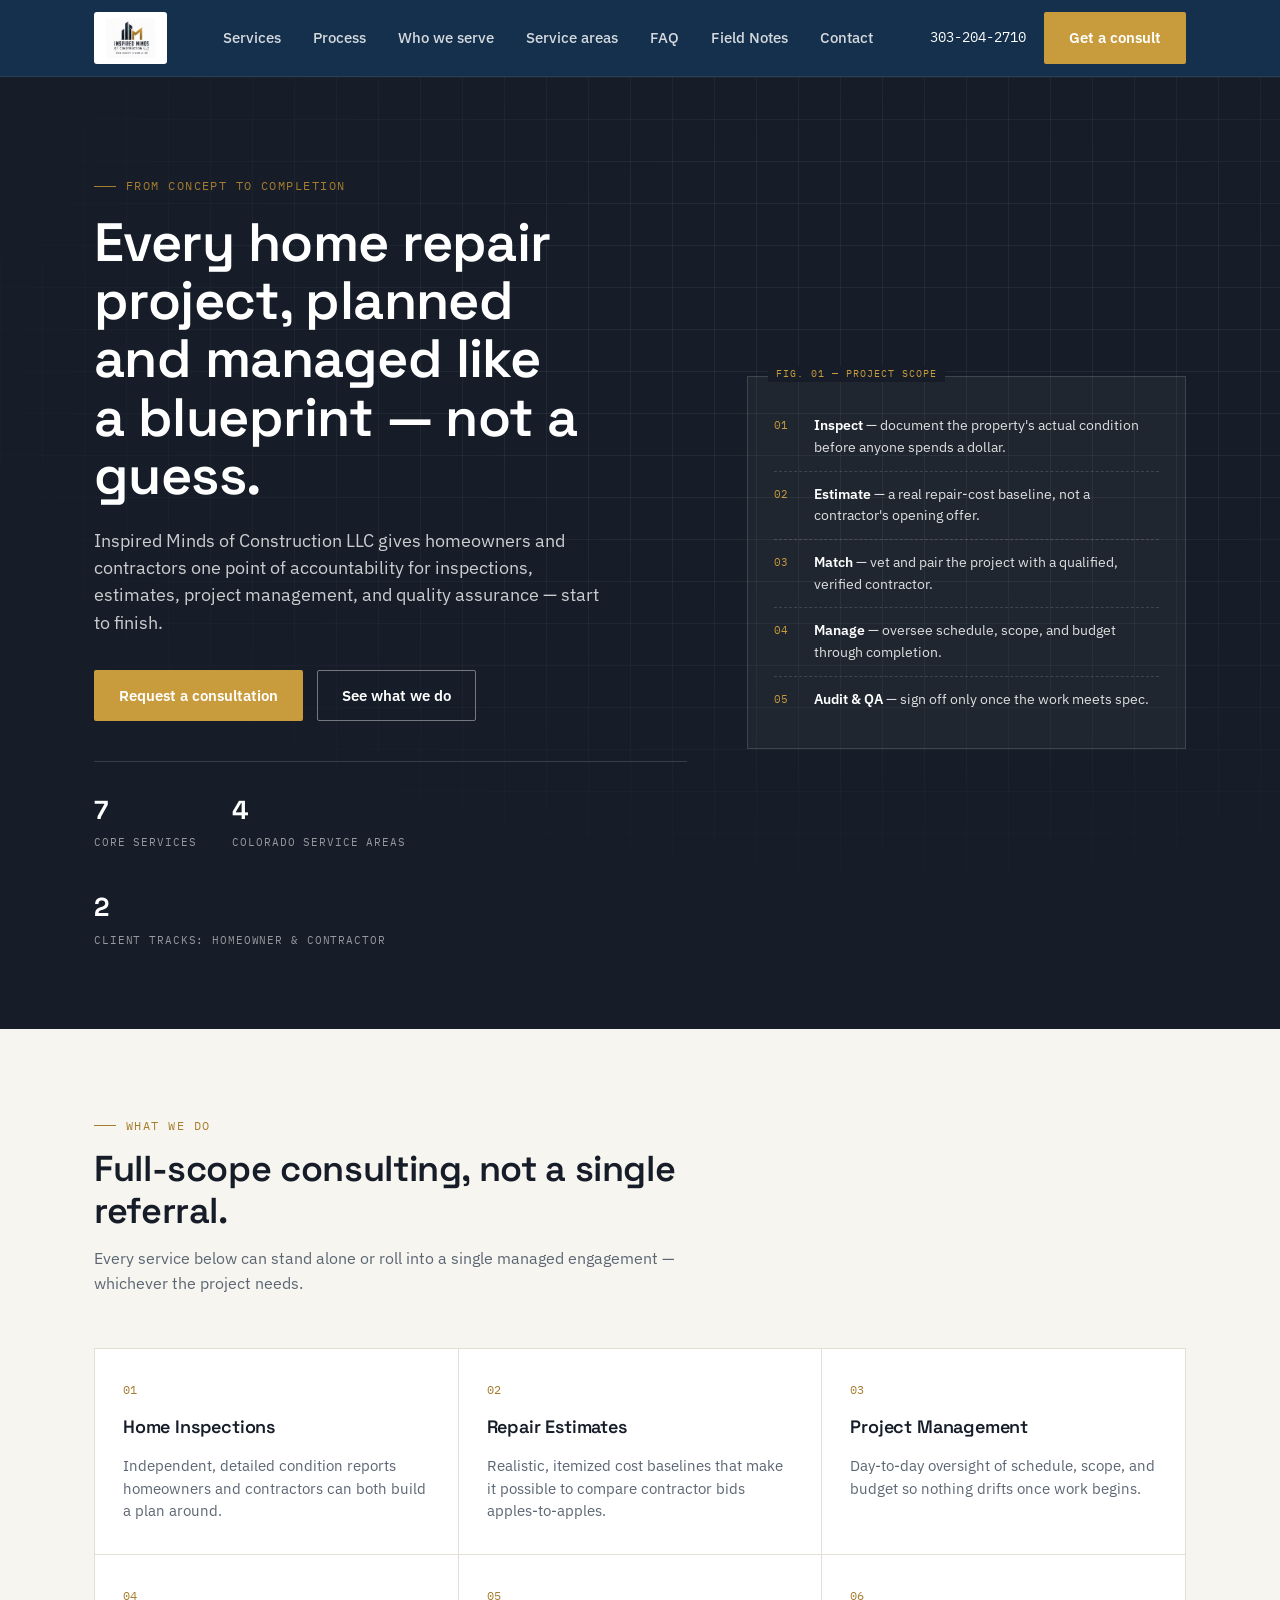
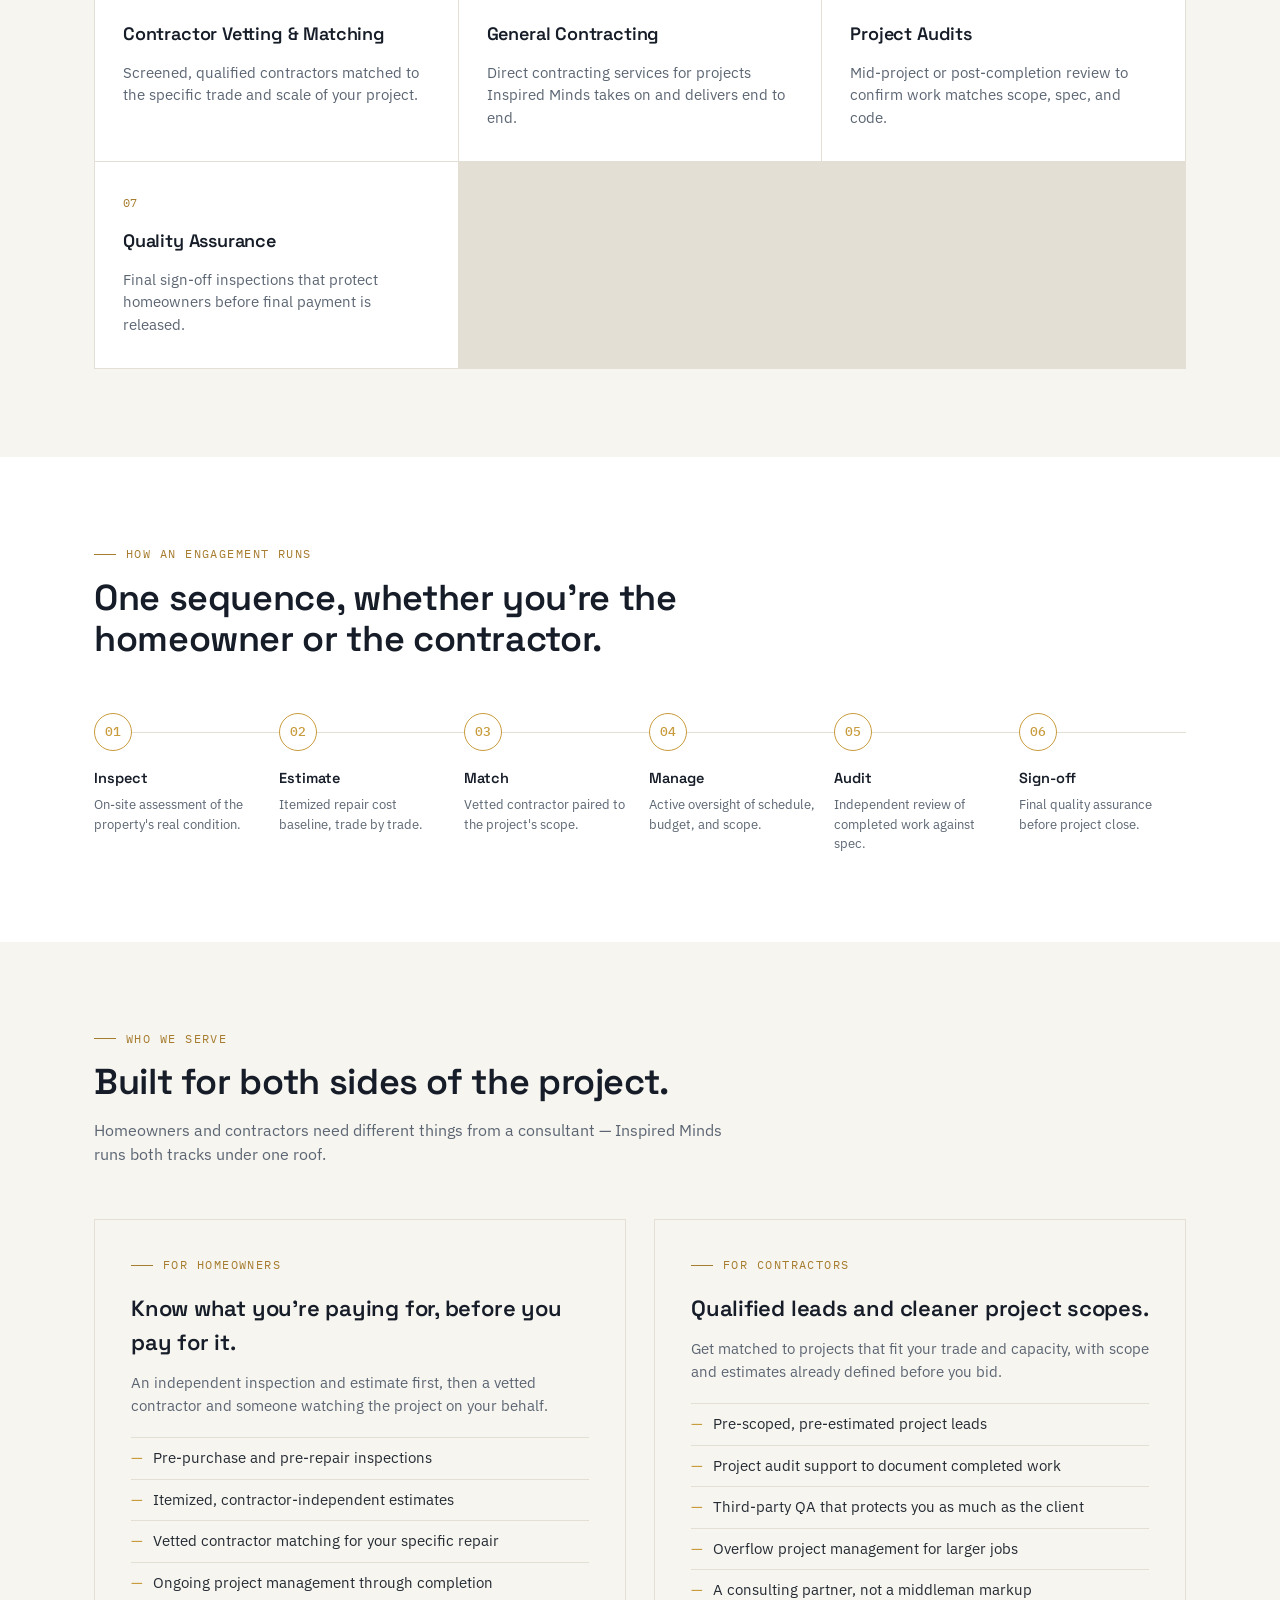
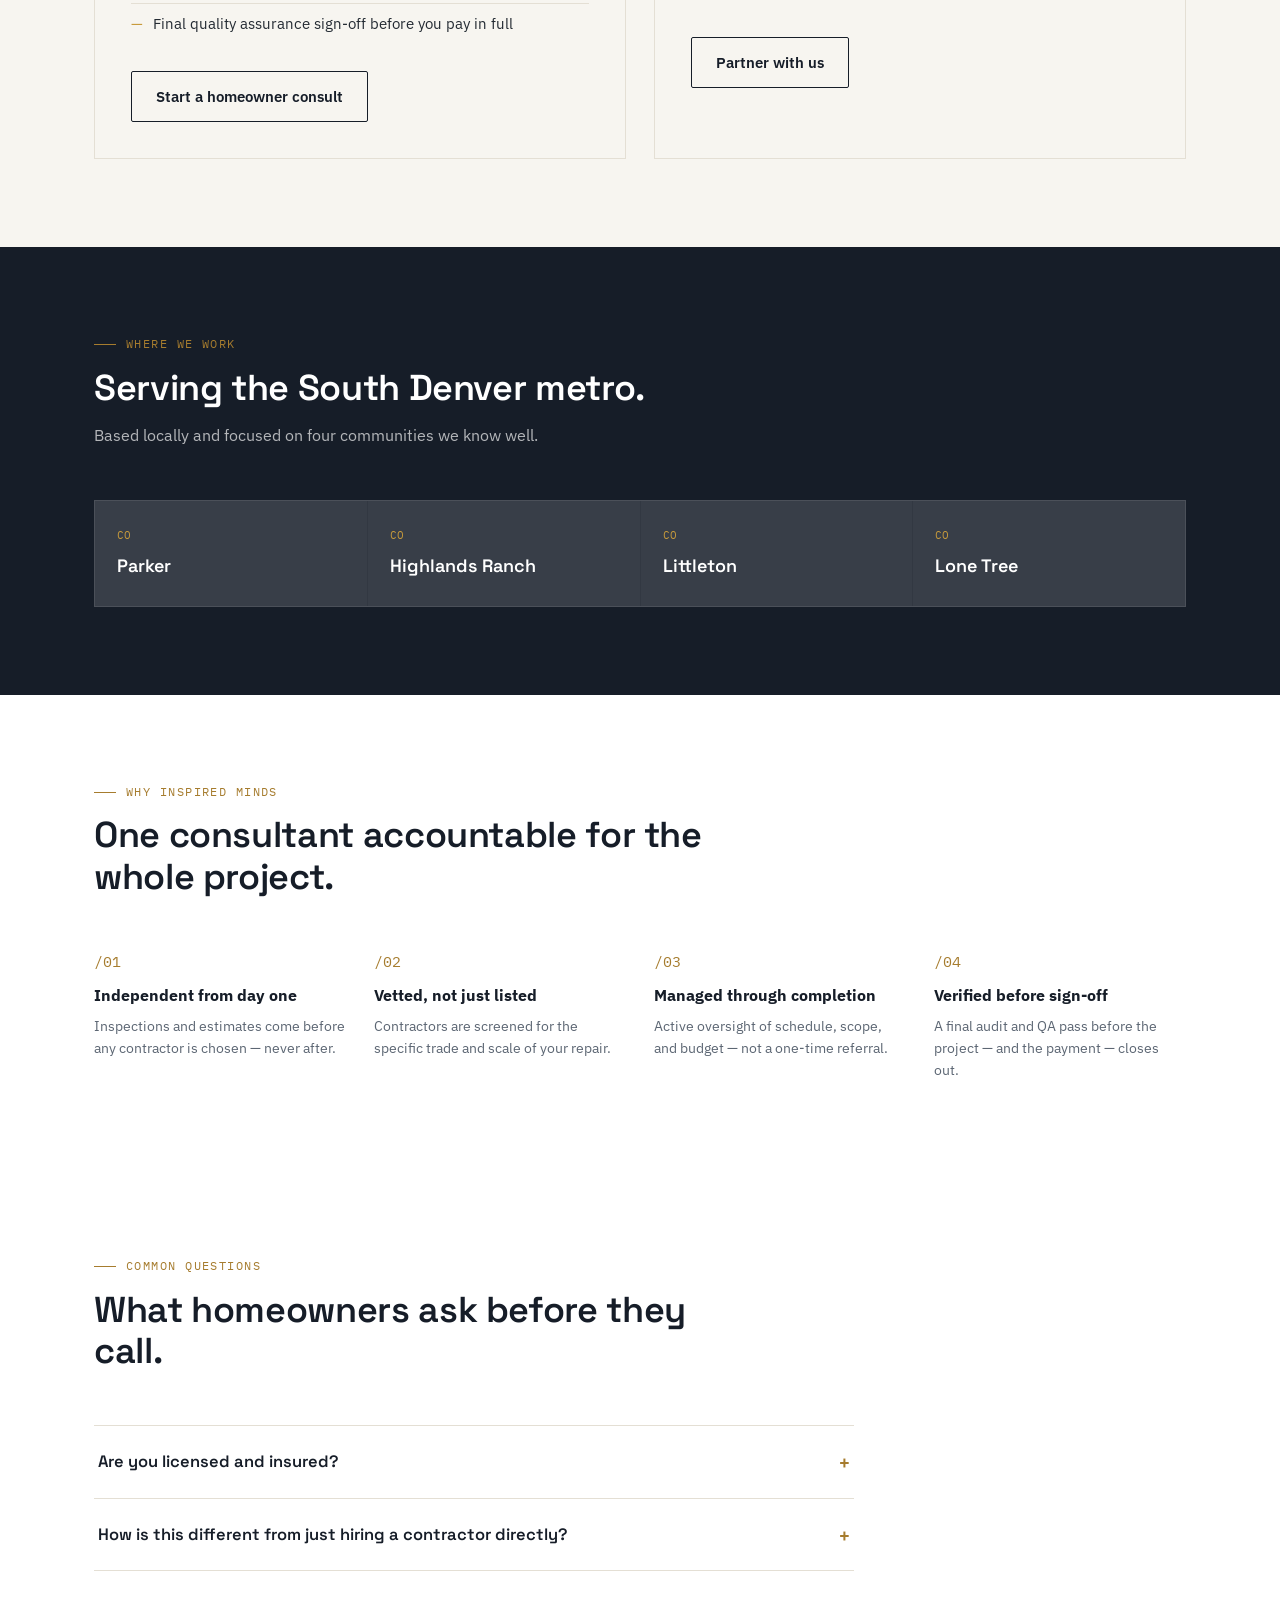
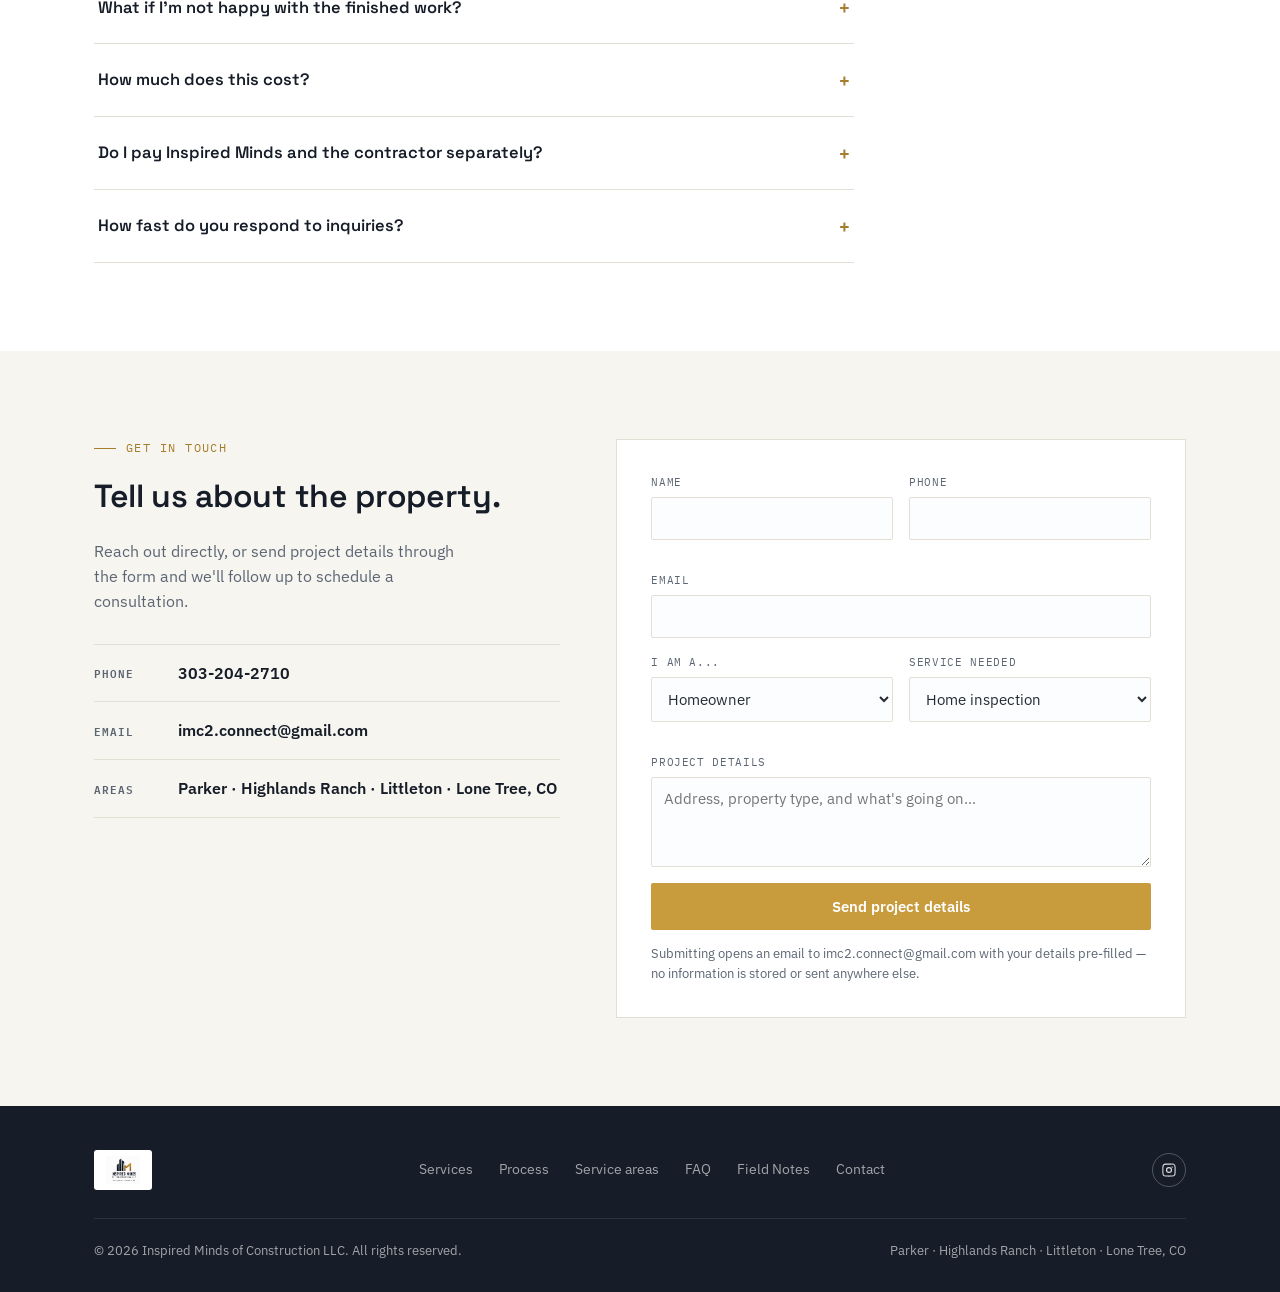
==== commit d52f8c0a: "Add Instagram link to footer" ====
--- a/index.html
+++ b/index.html
@@ -758,8 +758,14 @@
         <a href="#services">Services</a>
         <a href="#process">Process</a>
         <a href="#areas">Service areas</a>
+        <a href="#faq">FAQ</a>
         <a href="blog/index.html">Field Notes</a>
         <a href="#contact">Contact</a>
+      </div>
+      <div class="social-row">
+        <a href="https://www.instagram.com/imc2.connect/" target="_blank" rel="noopener" aria-label="Inspired Minds of Construction on Instagram">
+          <svg viewBox="0 0 24 24"><path d="M12 2.2c3.2 0 3.6 0 4.9.07 3.3.15 4.8 1.7 5 5 .06 1.3.07 1.6.07 4.8s0 3.5-.07 4.8c-.15 3.3-1.7 4.8-5 5-1.3.06-1.6.07-4.9.07s-3.6 0-4.9-.07c-3.3-.15-4.8-1.7-5-5C2.04 15.5 2 15.2 2 12s0-3.5.07-4.8c.15-3.3 1.7-4.8 5-5C8.4 2.2 8.7 2.2 12 2.2zm0 1.8c-3.15 0-3.5 0-4.8.07-2.4.1-3.4 1.1-3.5 3.5C3.6 8.5 3.6 8.85 3.6 12s0 3.5.07 4.8c.1 2.4 1.1 3.4 3.5 3.5 1.3.06 1.6.07 4.8.07s3.5 0 4.8-.07c2.4-.1 3.4-1.1 3.5-3.5.06-1.3.07-1.6.07-4.8s0-3.5-.07-4.8c-.1-2.4-1.1-3.4-3.5-3.5C15.5 4 15.2 4 12 4zm0 3.4a4.6 4.6 0 1 1 0 9.2 4.6 4.6 0 0 1 0-9.2zm0 1.8a2.8 2.8 0 1 0 0 5.6 2.8 2.8 0 0 0 0-5.6zm4.8-2.6a1.08 1.08 0 1 1 0 2.16 1.08 1.08 0 0 1 0-2.16z"/></svg>
+        </a>
       </div>
     </div>
     <div class="footer-bottom">
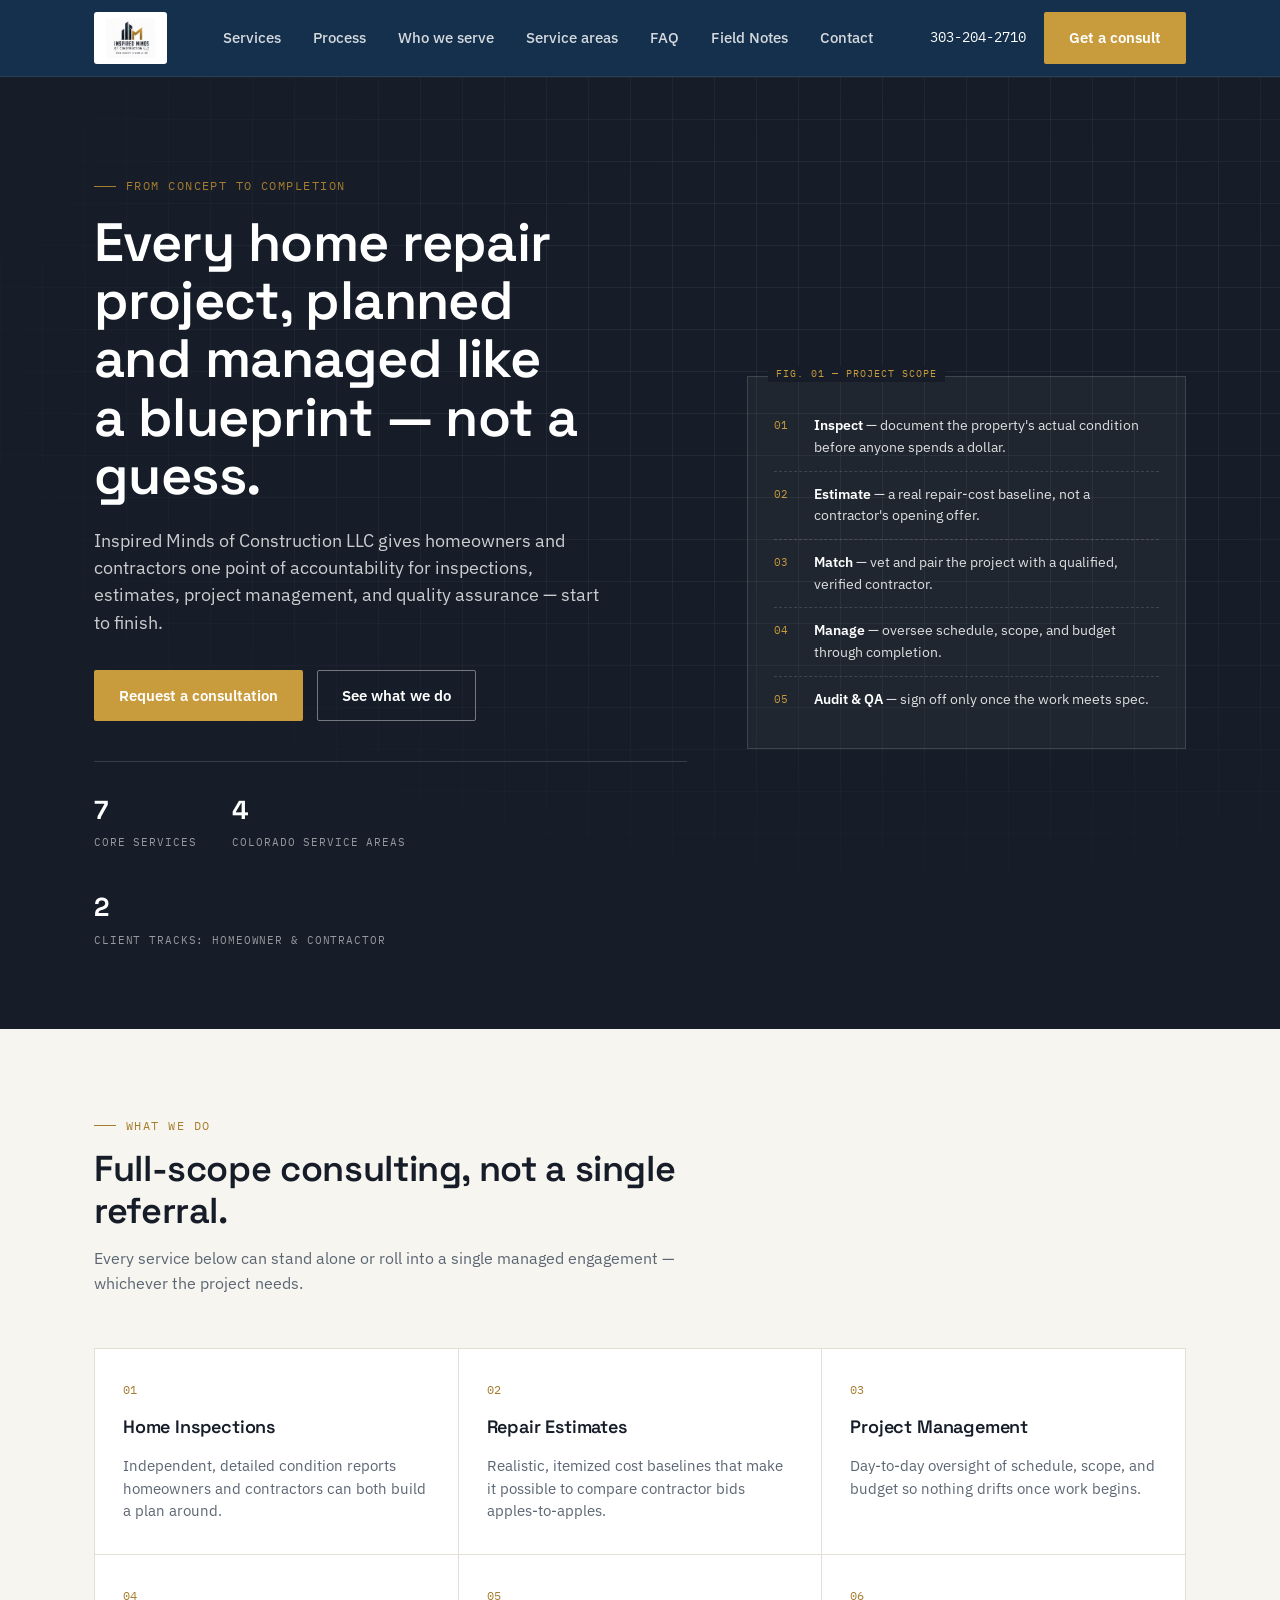
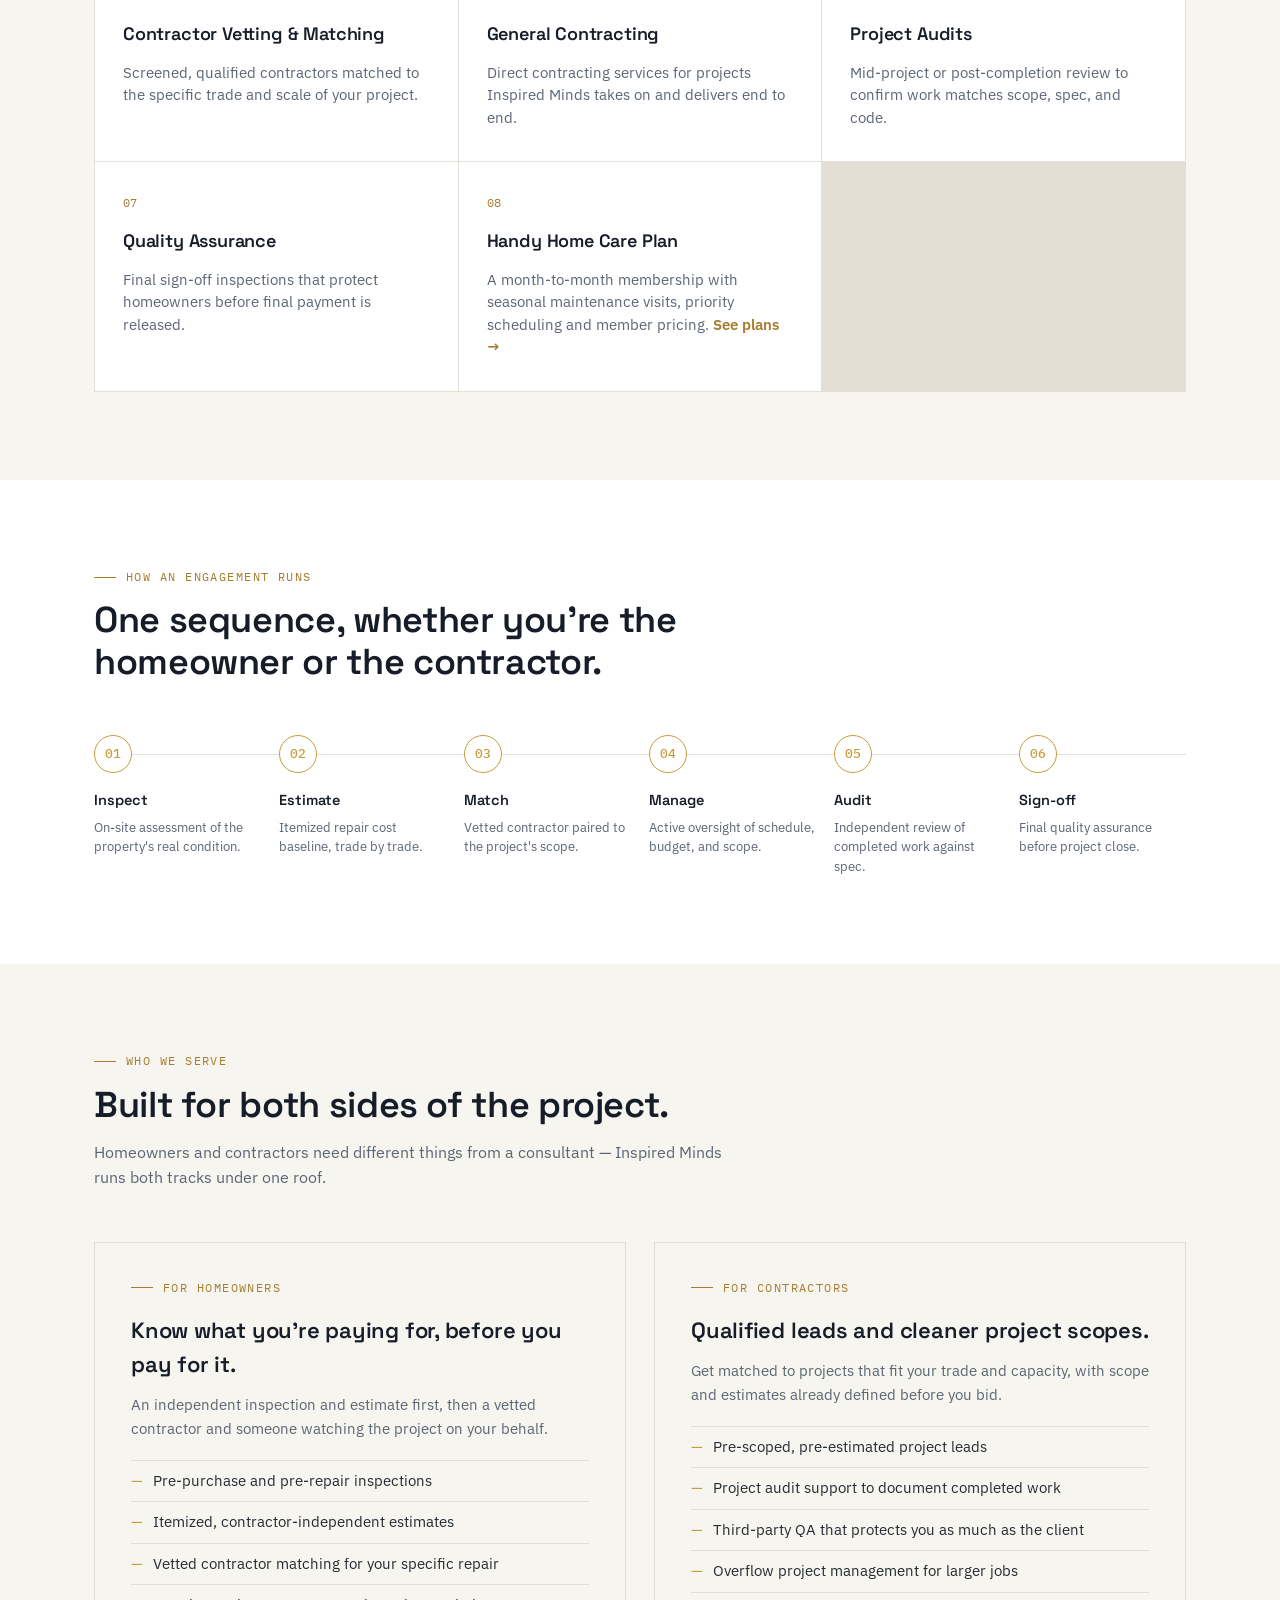
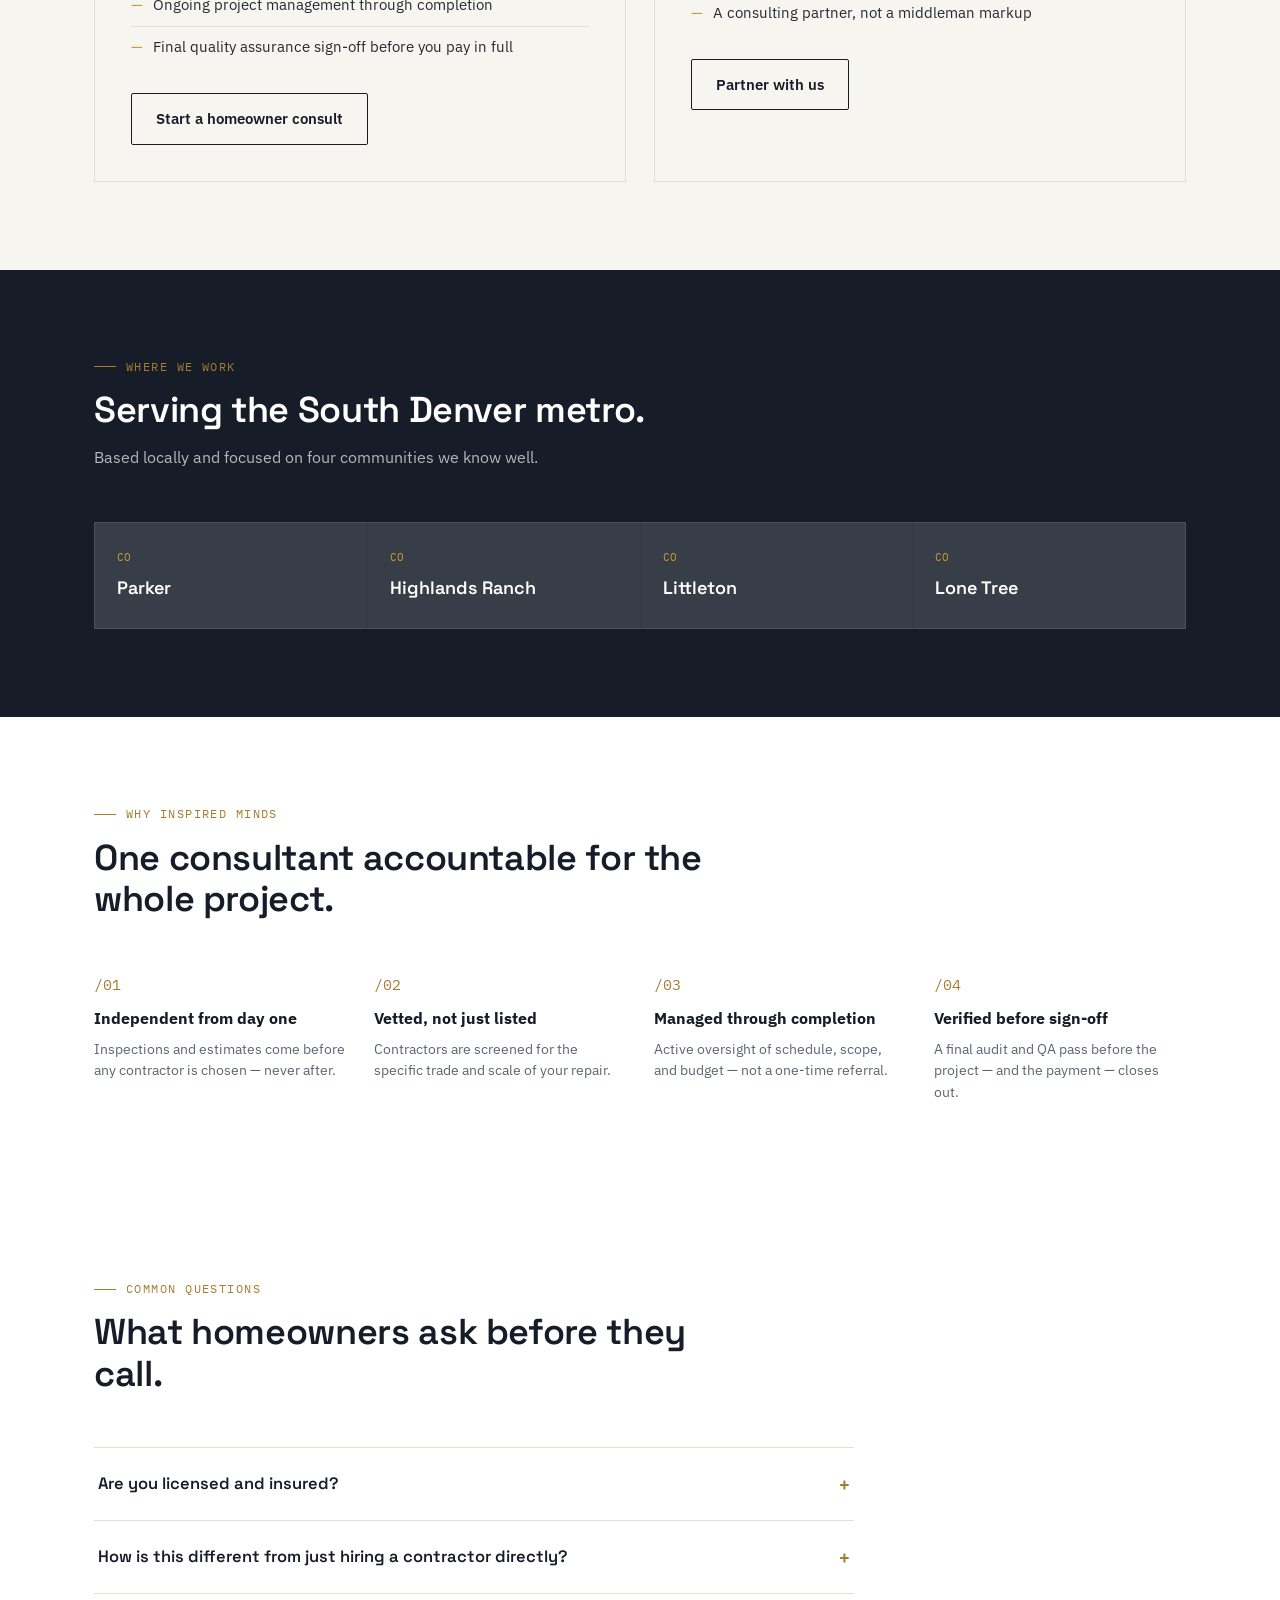
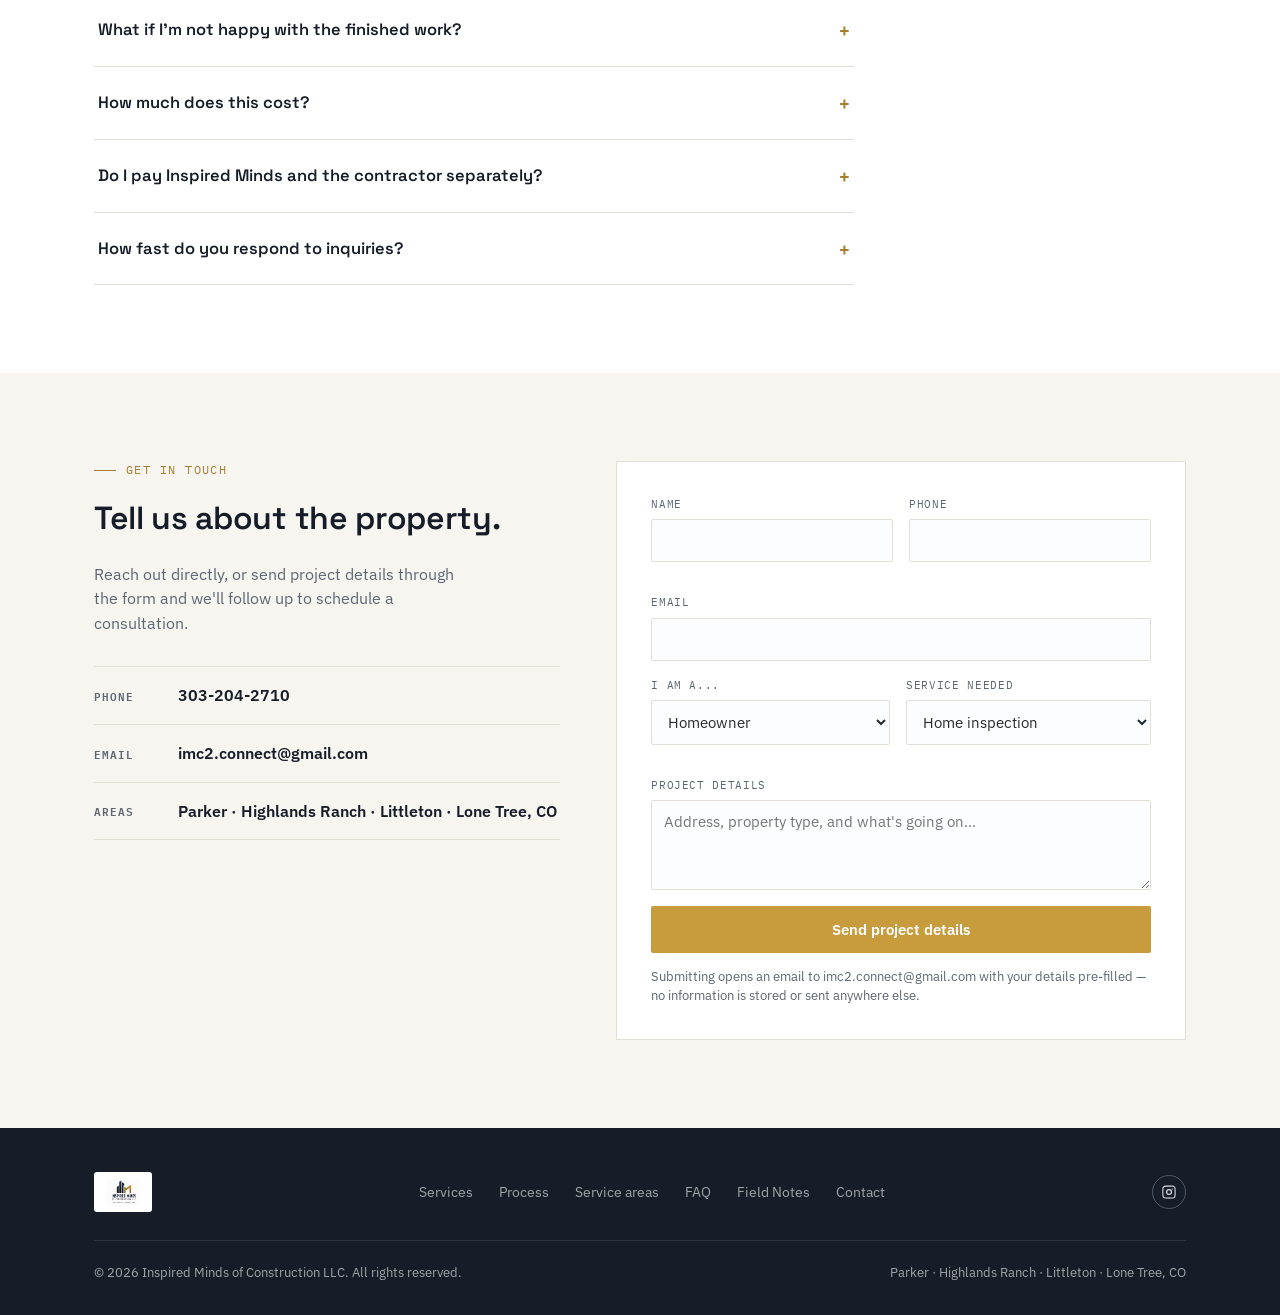
==== commit 14e966b8: "Add Handy Home Care Plan membership page New home-care-plan.html (Essentials / Plus / Landlord tiers" ====
--- a/index.html
+++ b/index.html
@@ -512,6 +512,11 @@
         <h3>Quality Assurance</h3>
         <p>Final sign-off inspections that protect homeowners before final payment is released.</p>
       </div>
+      <a class="service-card" href="home-care-plan.html">
+        <span class="service-idx">08</span>
+        <h3>Handy Home Care Plan</h3>
+        <p>A month-to-month membership with seasonal maintenance visits, priority scheduling and member pricing. <span style="color:var(--copper-dark); font-weight:600;">See plans →</span></p>
+      </a>
     </div>
   </div>
 </section>
@@ -735,6 +740,7 @@
             <option>General contracting</option>
             <option>Project audit</option>
             <option>Quality assurance</option>
+            <option>Home Care Plan membership</option>
           </select>
         </div>
       </div>
